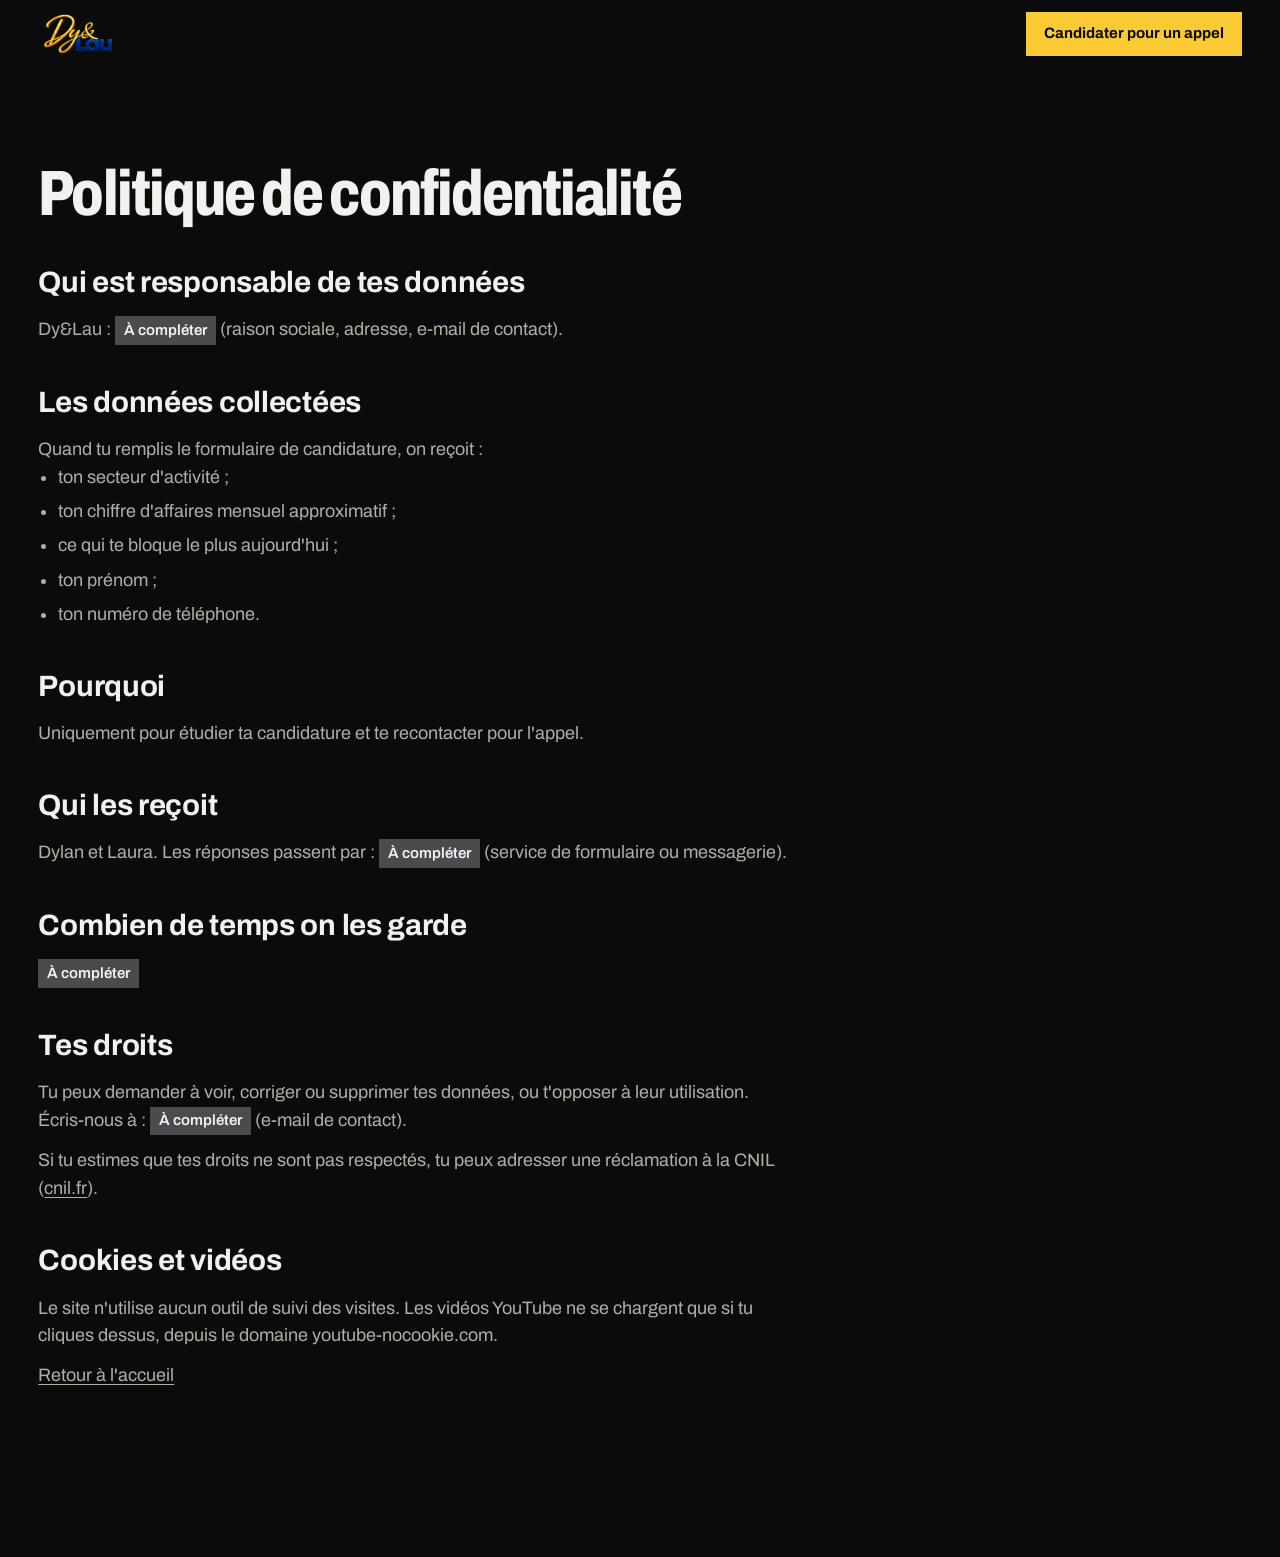
==== confidentialite.html @ bc8eaf83 "Ajoute le site Dy&Lau (page unique, pages légales, README) - index.html, styles.css, main.js : page " ====
<!doctype html>
<html lang="fr">
<head>
  <meta charset="utf-8">
  <meta name="viewport" content="width=device-width, initial-scale=1">
  <title>Politique de confidentialité · Dy&amp;Lau</title>
  <meta name="description" content="Politique de confidentialité du site Dy&amp;Lau.">
  <meta name="robots" content="noindex">
  <meta name="theme-color" content="#0b0b0c">
  <link rel="icon" type="image/png" href="assets/images/favicon.png">
  <link rel="preconnect" href="https://fonts.googleapis.com">
  <link rel="preconnect" href="https://fonts.gstatic.com" crossorigin>
  <link rel="stylesheet" href="https://fonts.googleapis.com/css2?family=Archivo:wdth,wght@62..125,400..800&amp;display=swap">
  <link rel="stylesheet" href="styles.css">
</head>
<body>
  <header class="bar">
    <a class="bar__logo" href="index.html" aria-label="Dy&amp;Lau, retour à l'accueil">
      <img src="assets/images/logo.png" alt="Dy&amp;Lau" width="480" height="248">
    </a>
    <a class="btn btn--small" href="index.html#candidater">Candidater pour un appel</a>
  </header>

  <main class="legal">
    <h1>Politique de confidentialité</h1>

    <h2>Qui est responsable de tes données</h2>
    <!-- TODO: raison sociale, adresse et e-mail du responsable du traitement. -->
    <p>Dy&amp;Lau : <span class="todo">À compléter</span> (raison sociale, adresse, e-mail de contact).</p>

    <h2>Les données collectées</h2>
    <p>Quand tu remplis le formulaire de candidature, on reçoit :</p>
    <ul>
      <li>ton secteur d'activité ;</li>
      <li>ton chiffre d'affaires mensuel approximatif ;</li>
      <li>ce qui te bloque le plus aujourd'hui ;</li>
      <li>ton prénom ;</li>
      <li>ton numéro de téléphone.</li>
    </ul>

    <h2>Pourquoi</h2>
    <p>Uniquement pour étudier ta candidature et te recontacter pour l'appel.</p>

    <h2>Qui les reçoit</h2>
    <!-- TODO: préciser l'outil qui reçoit les réponses du formulaire (par exemple Formspree) ou la messagerie utilisée. -->
    <p>Dylan et Laura. Les réponses passent par : <span class="todo">À compléter</span> (service de formulaire ou messagerie).</p>

    <h2>Combien de temps on les garde</h2>
    <!-- TODO: durée de conservation des candidatures. -->
    <p><span class="todo">À compléter</span></p>

    <h2>Tes droits</h2>
    <p>Tu peux demander à voir, corriger ou supprimer tes données, ou t'opposer à leur utilisation. Écris-nous à : <span class="todo">À compléter</span> (e-mail de contact).</p>
    <!-- TODO: e-mail pour exercer ses droits. -->
    <p>Si tu estimes que tes droits ne sont pas respectés, tu peux adresser une réclamation à la CNIL (<a href="https://www.cnil.fr" rel="noopener">cnil.fr</a>).</p>

    <h2>Cookies et vidéos</h2>
    <p>Le site n'utilise aucun outil de suivi des visites. Les vidéos YouTube ne se chargent que si tu cliques dessus, depuis le domaine youtube-nocookie.com.</p>

    <p><a href="index.html">Retour à l'accueil</a></p>
  </main>
</body>
</html>
---- styles.css ----
/* ==========================================================================
   Dy&Lau · feuille de style
   Les couleurs et les tailles sont réglées ici, dans :root.
   ========================================================================== */

:root {
  /* Couleurs */
  --ground: #0b0b0c;      /* fond presque noir */
  --surface: #141416;     /* fond un cran plus clair */
  --surface-2: #1d1d20;   /* fond encore un cran plus clair */
  --ink: #f2f1ee;         /* texte clair */
  --ink-soft: #b3aea3;    /* texte secondaire */
  --accent: #f9ca33;      /* or du logo : la seule couleur d'accent */
  --on-accent: #0b0b0c;   /* texte posé sur l'or */
  --todo-bg: #4a4a4f;     /* fond des encarts « À compléter » */
  --todo-ink: #f2f1ee;

  /* Typographie : une seule famille */
  --font: "Archivo", "Helvetica Neue", Arial, sans-serif;
  --step-display: clamp(2.6rem, 7.2vw, 7.5rem);
  --step-h2: clamp(2.25rem, 5vw, 5rem);
  --step-statement: clamp(1.375rem, 2.3vw, 2.125rem);
  --step-body: 1.125rem;
  --step-small: 0.9375rem;

  /* Mise en page */
  --margin: clamp(1rem, 3vw, 2.5rem);
  --gap: clamp(1rem, 2vw, 2rem);
  --section: clamp(6rem, 13vw, 12rem);
  --axis: 42%;
  --radius: 0;

  --ease: cubic-bezier(.2, .7, .2, 1);
}

/* ----- Base ----- */
*, *::before, *::after { box-sizing: border-box; }
html { -webkit-text-size-adjust: 100%; scroll-behavior: smooth; scroll-padding-top: 5rem; }
@media (prefers-reduced-motion: reduce) { html { scroll-behavior: auto; } }
body {
  margin: 0;
  background: var(--ground);
  color: var(--ink);
  font-family: var(--font);
  font-size: var(--step-body);
  line-height: 1.55;
  font-variation-settings: "wdth" 100;
  -webkit-font-smoothing: antialiased;
  overflow-x: hidden;
}
img { display: block; max-width: 100%; height: auto; }
picture { display: block; }
h1, h2, h3, h4, h5, p, ul, ol, dl, dd, figure { margin: 0; }
ul, ol { padding: 0; list-style: none; }
a { color: inherit; text-underline-offset: .18em; text-decoration-thickness: 1px; }
a:hover { color: var(--accent); }
strong { font-weight: 700; }
em { font-style: normal; color: var(--ink-soft); }
::selection { background: var(--accent); color: var(--on-accent); }
:focus-visible { outline: 3px solid var(--accent); outline-offset: 3px; }

h1, h2, .display {
  font-weight: 800;
  font-stretch: 78%;
  font-variation-settings: "wdth" 78;
  letter-spacing: -0.03em;
  line-height: .95;
  text-wrap: balance;
}
h2 { font-size: var(--step-h2); }
.display { font-size: var(--step-display); }
h3 { font-size: var(--step-statement); font-weight: 700; line-height: 1.15; letter-spacing: -0.015em; }
h4 { font-size: var(--step-statement); font-weight: 700; line-height: 1.1; letter-spacing: -0.015em; }
h5 { font-size: var(--step-body); font-weight: 700; line-height: 1.3; }
.statement { font-size: var(--step-statement); line-height: 1.25; letter-spacing: -0.01em; max-width: 34ch; }

.sr-only {
  position: absolute; width: 1px; height: 1px; overflow: hidden;
  clip: rect(0 0 0 0); white-space: nowrap;
}
.skip {
  position: absolute; left: var(--margin); top: -4rem; z-index: 50;
  background: var(--accent); color: var(--on-accent); padding: .75rem 1rem; font-weight: 700;
}
.skip:focus { top: .75rem; }

/* ----- Encarts « À compléter » ----- */
.todo {
  display: inline-block;
  background: var(--todo-bg);
  color: var(--todo-ink);
  font-size: var(--step-small);
  font-weight: 600;
  line-height: 1.3;
  padding: .3em .6em;
  vertical-align: middle;
  letter-spacing: 0;
  font-stretch: 100%;
  font-variation-settings: "wdth" 100;
}
.todo--block {
  display: grid; place-items: center; text-align: center;
  width: 100%; aspect-ratio: 16 / 9; padding: 1.5rem;
  font-size: var(--step-body);
}
.todo--wide { padding: .75em 1em; }

/* ----- Boutons ----- */
.btn {
  display: inline-flex; align-items: center; justify-content: center;
  min-height: 3.5rem; padding: 0 1.75rem;
  background: var(--accent); color: var(--on-accent);
  font: inherit; font-weight: 700; font-size: 1.0625rem;
  text-decoration: none; border: 0; border-radius: var(--radius); cursor: pointer;
  transition: transform .25s var(--ease), background-color .25s var(--ease);
}
.btn:hover { color: var(--on-accent); background: #ffd95c; transform: translateY(-2px); }
.btn:active { transform: translateY(0) scale(.98); }
.btn--small { min-height: 2.75rem; padding: 0 1.1rem; font-size: var(--step-small); }
.btn--dark { background: var(--on-accent); color: var(--accent); }
.btn--dark:hover { background: #26262a; color: var(--accent); }
.btn--ghost { background: var(--surface-2); color: var(--ink); }
.btn--ghost:hover { background: #2a2a2e; color: var(--ink); }
.btn[hidden] { display: none; }

.link-quiet {
  color: var(--ink-soft); font-size: var(--step-small);
  text-decoration: underline; text-decoration-color: rgba(243, 240, 232, .35);
  transition: color .2s;
}
.link-quiet:hover { color: var(--ink); }

/* ----- Barre du haut ----- */
.bar {
  position: sticky; top: 0; z-index: 20;
  display: flex; align-items: center; justify-content: space-between; gap: 1rem;
  padding: .75rem var(--margin);
  background: var(--ground);
}
.bar__logo img { height: 2.5rem; width: auto; }
.bar__nav { display: none; gap: 2rem; font-size: var(--step-small); }
.bar__nav a { text-decoration: none; color: var(--ink-soft); transition: color .2s; }
.bar__nav a:hover { color: var(--ink); }
@media (min-width: 1000px) { .bar__nav { display: flex; } }
@media (max-width: 400px) { .bar .btn--small { padding: 0 .8rem; font-size: .875rem; } .bar__logo img { height: 2.1rem; } }

/* ----- Signature ----- */
.signature { color: var(--accent); font-weight: 700; }
.signature--top { font-size: var(--step-statement); line-height: 1.2; margin-top: clamp(2.5rem, 6vh, 4rem); }

/* ----- Haut de page ----- */
.hero {
  position: relative;
  display: grid;
  min-height: calc(100svh - 4rem);
  padding: clamp(1.5rem, 5vw, 4rem) var(--margin) clamp(3rem, 6vw, 5rem);
  align-items: center;
  overflow: clip;
}
.hero__text { position: relative; z-index: 2; max-width: 52rem; }
.hero h1 { font-size: clamp(2.6rem, 7vw, 7.25rem); max-width: 12ch; }
.hero__sub { margin-top: 1.5rem; font-size: var(--step-statement); line-height: 1.25; max-width: 30ch; }
.hero__team { display: flex; align-items: center; gap: 1rem; margin-top: 1.75rem; max-width: 36rem; color: var(--ink-soft); }
.hero__team p { font-size: var(--step-body); line-height: 1.45; }
.faces { display: flex; flex: none; }
.faces img {
  width: 3.25rem; height: 3.25rem; object-fit: cover; object-position: 50% 15%;
  border-radius: 50%; border: 3px solid var(--ground);
}
.faces img + img { margin-left: -1rem; }
.hero__actions { display: flex; flex-wrap: wrap; align-items: center; gap: 1rem 1.75rem; margin-top: 2rem; }

.hero__object {
  position: absolute; z-index: 1;
  right: calc(var(--margin) * -1); top: 50%;
  width: min(60vw, 52rem); aspect-ratio: 1;
  transform: translateY(-50%);
  pointer-events: none;
  display: none;
}
.hero__still, .hero__canvas { position: absolute; inset: 0; width: 100%; height: 100%; }
.hero__canvas { opacity: 0; transition: opacity 1.2s var(--ease); }
.hero--3d .hero__canvas { opacity: 1; }
.hero--3d .hero__still { opacity: 0; transition: opacity 1.2s var(--ease); }

@media (min-width: 900px) {
  .hero { min-height: calc(100svh - 4rem); }
  .hero__text { max-width: 58%; }
  .hero__object { display: block; }
}
@media (max-width: 899px) {
  .hero { align-items: start; min-height: 0; }
  .statement, .problem .statement, .sd__intro .display, .capacity__text h2,
  .apply__intro .display, .proof__figures, .person--dylan .statement { max-width: none; }
  .proof__figures { font-size: clamp(1.75rem, 4vw, 2rem); }
  .problem .display { font-size: clamp(3.25rem, 17vw, 11rem); }
  /* Sur téléphone et tablette : pas de 3D, l'image fixe des anneaux sous les boutons */
  .hero__object { display: block; position: relative; right: auto; top: auto; transform: none; width: min(80vw, 26rem); margin: 2.5rem -1rem 0 auto; }
  .hero__canvas { display: none; }
}

/* ----- Défilement des secteurs ----- */
.marquee { overflow: hidden; background: var(--surface); padding: 1.25rem 0; }
.marquee__track { display: flex; width: max-content; animation: marquee 40s linear infinite; }
.marquee ul { display: flex; gap: 1rem; padding-right: 1rem; }
.marquee li { white-space: nowrap; font-size: var(--step-statement); font-weight: 700; }
.marquee li.todo { font-size: var(--step-small); }
.marquee:hover .marquee__track { animation-play-state: paused; }
@keyframes marquee { to { transform: translateX(-50%); } }
@media (prefers-reduced-motion: reduce) {
  .marquee__track { animation: none; flex-wrap: wrap; width: auto; padding: 0 var(--margin); }
  .marquee ul[aria-hidden] { display: none; }
  .marquee ul { flex-wrap: wrap; }
}

/* ----- Sections ----- */
.section { padding: var(--section) var(--margin) 0; }
.axis { display: grid; gap: 1.5rem; }
@media (min-width: 900px) {
  .axis { margin-left: var(--axis); }
}

/* ----- Vidéos YouTube (chargées au clic) ----- */
.videos { display: grid; gap: 2rem; }
.videos__head { display: grid; gap: 1rem; align-content: start; }
.videos__head p { color: var(--ink-soft); max-width: 32ch; }
@media (min-width: 900px) {
  .videos { grid-template-columns: calc(var(--axis) - var(--gap)) 1fr; gap: var(--gap); }
}
.yt { position: relative; aspect-ratio: 16 / 9; background: var(--surface); overflow: hidden; }
.yt__play {
  position: absolute; inset: 0; width: 100%; height: 100%;
  padding: 0; border: 0; background: #000; cursor: pointer; color: var(--on-accent);
}
.yt__play img { width: 100%; height: 100%; object-fit: cover; opacity: .75; transition: opacity .3s, transform .6s var(--ease); }
.yt__play:hover img { opacity: .9; transform: scale(1.03); }
.yt__icon {
  position: absolute; left: 50%; top: 50%;
  width: 5.5rem; height: 5.5rem; margin: -2.75rem 0 0 -2.75rem;
  display: grid; place-items: center;
  border-radius: 50%; background: var(--accent);
  transition: transform .3s var(--ease);
}
.yt__play:hover .yt__icon { transform: scale(1.08); }
.yt__icon svg { width: 1.75rem; height: 1.75rem; margin-left: .25rem; }
.yt iframe { position: absolute; inset: 0; width: 100%; height: 100%; border: 0; }

/* ----- Le problème ----- */
.problem .display { font-size: clamp(3.25rem, 11vw, 11rem); }
.problem .statement { color: var(--ink); max-width: 30ch; }

/* ----- Contraste ----- */
.contrast { display: grid; margin-top: var(--section); }
.contrast__col { padding: clamp(2.5rem, 6vw, 5.5rem) var(--margin); }
.contrast__col h3 { font-size: clamp(1.75rem, 3.2vw, 3rem); font-weight: 800; letter-spacing: -0.025em; line-height: 1.02; max-width: 16ch; }
.contrast__col ul { margin-top: 2rem; display: grid; gap: 1rem; font-size: clamp(1.125rem, 1.5vw, 1.375rem); line-height: 1.35; }
.contrast__col--now { background: var(--surface); color: var(--ink-soft); }
.contrast__col--now h3 { color: var(--ink); }
.contrast__col--with { background: var(--ink); color: var(--on-accent); }
.contrast__col--with li { font-weight: 600; }
@media (min-width: 768px) {
  .contrast { grid-template-columns: 1fr 1fr; }
}

/* ----- L'équipe ----- */
.team > .axis { margin-bottom: clamp(3rem, 7vw, 6rem); }
.person { display: grid; gap: 2rem; align-items: start; }
.person--dylan { align-items: center; }
.person--dylan .person__text h3 { font-size: var(--step-display); }
.person--dylan .statement { font-size: clamp(1.5rem, 3vw, 2.75rem); max-width: 18ch; }
.person--dylan .person__result { font-size: clamp(1.5rem, 3vw, 2.75rem); }
.person + .person { margin-top: clamp(4rem, 9vw, 8rem); }
.person__photo { overflow: hidden; }
.person__photo img { width: 100%; aspect-ratio: 2 / 3; object-fit: cover; }
.person__text { display: grid; gap: 1.5rem; }
.person__text h3 { font-size: var(--step-h2); font-weight: 800; font-stretch: 78%; font-variation-settings: "wdth" 78; letter-spacing: -0.03em; line-height: .95; }
.person__result { font-size: var(--step-statement); font-weight: 700; line-height: 1.2; }
.person__result span { color: var(--accent); }
.duties { display: grid; gap: 1.25rem; }
.duties dt { font-weight: 700; }
.duties dd { color: var(--ink-soft); }
.duties dd a { color: var(--ink); }
@media (min-width: 768px) {
  .person { grid-template-columns: 5fr 7fr; gap: var(--gap) calc(var(--gap) * 2); }
  .person--laura { grid-template-columns: 7fr 5fr; }
  .person--laura .person__photo { order: 2; }
  .person--laura .person__photo { position: sticky; top: 6rem; }
}
@media (min-width: 1100px) {
  .duties { grid-template-columns: 1fr 1fr; gap: 1.5rem 2rem; }
}

/* ----- L'offre ----- */
.offer__how { margin-top: clamp(4rem, 8vw, 7rem); display: grid; gap: .75rem; }
.offer__how p { color: var(--ink-soft); max-width: 40ch; }
@media (min-width: 900px) { .offer__how { margin-left: var(--axis); } }

.phases { margin-top: 3rem; display: grid; gap: var(--gap); }
.phase { display: grid; gap: 2rem; background: var(--surface); padding: clamp(1.5rem, 4vw, 3.5rem); }
.phase__head { display: grid; gap: .75rem; align-content: start; }
.phase__num {
  font-size: clamp(3rem, 7vw, 6.5rem); font-weight: 800; line-height: .9;
  font-stretch: 78%; font-variation-settings: "wdth" 78; letter-spacing: -0.03em;
  color: var(--accent); font-variant-numeric: tabular-nums;
}
.phase__quote { font-size: var(--step-statement); line-height: 1.2; color: var(--ink); max-width: 22ch; }
.phase__time { color: var(--ink-soft); font-size: var(--step-small); }
.phase__body { display: grid; gap: 1.5rem; }
.phase__who p, .phase__keep p { color: var(--ink-soft); margin-top: .25rem; }
.phase__keep { background: var(--surface-2); padding: 1.25rem 1.5rem; }
.phase__keep h5 { color: var(--accent); }
.phase__keep p { color: var(--ink); }
@media (min-width: 900px) {
  .phase { grid-template-columns: calc(var(--axis) - 3.5rem) 1fr; gap: 3.5rem; }
  .phase__body { grid-template-columns: 1fr 1fr; gap: 2rem 2.5rem; }
  .phase__keep { grid-column: 1 / -1; }
}

.offer__along { margin-top: clamp(3rem, 6vw, 5rem); display: grid; gap: 2.5rem; }
.offer__along ul { margin-top: 1rem; display: grid; gap: .5rem; color: var(--ink-soft); }
.offer__along p { margin-top: 1rem; color: var(--ink-soft); max-width: 44ch; }
@media (min-width: 900px) { .offer__along { grid-template-columns: 1fr 1fr; margin-left: var(--axis); } }

/* ----- La journée signature (champ or) ----- */
.signature-day {
  margin-top: var(--section);
  padding: var(--section) var(--margin);
  background: var(--accent);
  color: var(--on-accent);
  display: grid; gap: clamp(3.5rem, 7vw, 6rem);
}
.signature-day a:not(.btn) { color: var(--on-accent); }
.signature-day a:not(.btn):hover { color: #3a3000; }
.signature-day .todo { background: #2c2a24; color: var(--ink); }
.sd__intro { display: grid; gap: 1.5rem; }
.sd__intro .display { max-width: 9ch; }
.sd__text { display: grid; gap: 1rem; max-width: 44ch; font-size: clamp(1.125rem, 1.4vw, 1.3rem); }
.sd__proof { display: grid; gap: 1.5rem; background: var(--on-accent); color: var(--ink); padding: clamp(1.75rem, 5vw, 4rem); }
.sd__big {
  font-size: clamp(2.4rem, 6.4vw, 6.5rem); font-weight: 800; line-height: .95;
  font-stretch: 78%; font-variation-settings: "wdth" 78; letter-spacing: -0.03em;
  max-width: 16ch;
}
.sd__x { color: var(--accent); font-size: 1.9em; display: block; line-height: .85; font-variant-numeric: tabular-nums; }
.sd__proof figcaption { display: grid; gap: 1rem; justify-items: start; color: var(--ink-soft); max-width: 46ch; }
.sd__proof figcaption .btn { margin-top: .5rem; background: var(--accent); color: var(--on-accent); }
.sd__proof .todo { background: var(--todo-bg); }
.sd__benefits ol { margin-top: 1.5rem; display: grid; gap: 1.5rem; counter-reset: b; }
.sd__benefits li { counter-increment: b; position: relative; padding-left: 3rem; max-width: 52ch; }
.sd__benefits li::before { content: counter(b); position: absolute; left: 0; top: 0; font-weight: 800; font-size: 1.75rem; line-height: 1.1; }
.sd__benefits strong { display: block; font-size: 1.25rem; margin-bottom: .25rem; }
.sd__fit-cols { margin-top: 1.5rem; display: grid; gap: 1.5rem; }
.sd__steps { display: grid; gap: 2.5rem; }
.step-line__title {
  font-size: clamp(2.25rem, 4.6vw, 4.75rem); font-weight: 800; line-height: 1;
  font-stretch: 78%; font-variation-settings: "wdth" 78; letter-spacing: -0.03em;
}
.step-line p:last-child { max-width: 36ch; margin-top: .5rem; }
.sd__facts { display: grid; gap: 2.5rem; }
.sd__facts > div { display: grid; gap: .75rem; align-content: start; }
.sd__rule { font-weight: 700; }
.sd__video { display: grid; gap: 1.5rem; }
@media (min-width: 900px) {
  .sd__intro { grid-template-columns: 1fr 1fr; align-items: end; }
  .sd__text { margin-left: var(--axis); }
  .sd__proof { grid-template-columns: 1.2fr 1fr; align-items: end; }
  .sd__benefits { display: grid; grid-template-columns: calc(var(--axis) - var(--gap)) 1fr; gap: var(--gap); }
  .sd__benefits ol { margin-top: 0; grid-template-columns: 1fr 1fr; gap: 2rem 2.5rem; }
  .sd__fit { display: grid; grid-template-columns: calc(var(--axis) - var(--gap)) 1fr; gap: var(--gap); }
  .sd__fit-cols { margin-top: 0; grid-template-columns: 1fr 1fr; gap: 2.5rem; }
  .step-line:nth-of-type(1) { margin-left: 0; }
  .step-line:nth-of-type(2) { margin-left: 22%; }
  .step-line:nth-of-type(3) { margin-left: 44%; }
  .sd__facts { grid-template-columns: repeat(3, 1fr); gap: var(--gap) 2.5rem; }
  .sd__video { grid-template-columns: calc(var(--axis) - var(--gap)) 1fr; gap: var(--gap); }
}
@media (max-width: 899px) {
  .step-line:nth-of-type(2) { margin-left: 6vw; }
  .step-line:nth-of-type(3) { margin-left: 12vw; }
}

/* ----- La limite réelle ----- */
.capacity { display: grid; gap: 1rem; align-items: center; }
.capacity__five {
  font-size: clamp(10rem, 34vw, 30rem); font-weight: 800; line-height: .8;
  font-stretch: 78%; font-variation-settings: "wdth" 78; letter-spacing: -0.05em;
  color: var(--surface-2);
}
.capacity__text { display: grid; gap: 1.5rem; justify-items: start; }
.capacity__text h2 { max-width: 14ch; }
.capacity__text .statement { color: var(--ink-soft); }
@media (min-width: 900px) {
  .capacity { grid-template-columns: calc(var(--axis) - var(--gap)) 1fr; gap: var(--gap); }
}

/* ----- Les preuves ----- */
.proof__figures {
  margin-top: 2.5rem;
  font-size: clamp(2rem, 4.6vw, 4.5rem); font-weight: 400; line-height: 1.1; letter-spacing: -0.02em;
  color: var(--ink-soft); max-width: 22ch;
}
.proof__figures .fig { color: var(--ink); font-weight: 800; white-space: nowrap; }
.proof__figures [data-count] { color: var(--accent); font-variant-numeric: tabular-nums; }
.cards { margin-top: clamp(3rem, 6vw, 5rem); display: grid; gap: var(--gap); perspective: 1000px; }
.card {
  display: grid; gap: 1rem; align-content: start;
  background: var(--surface); padding: clamp(1.5rem, 3vw, 2.5rem);
  transform-style: preserve-3d; will-change: transform;
  transition: transform .5s var(--ease), background-color .3s;
}
.card:hover { background: var(--surface-2); }
.card__result {
  font-size: clamp(3.5rem, 7vw, 6rem); font-weight: 800; line-height: .9; color: var(--accent);
  font-stretch: 78%; font-variation-settings: "wdth" 78; letter-spacing: -0.03em;
}
.card--todo .card__result { line-height: 1; }
.card__what { font-size: 1.125rem; }
.card__quote { color: var(--ink-soft); }
.card__who { margin-top: .5rem; color: var(--ink-soft); }
.card__who strong { color: var(--ink); }
.proof__logos { margin-top: 2rem; color: var(--ink-soft); font-size: var(--step-small); }
@media (min-width: 768px) { .cards { grid-template-columns: repeat(3, 1fr); } }

/* ----- Pour qui ----- */
.fit__cols { margin-top: 3rem; display: grid; gap: var(--gap); }
.fit__yes, .fit__no { padding: clamp(1.75rem, 4vw, 3.5rem); display: grid; gap: 1.5rem; align-content: start; }
.fit__yes { background: var(--surface); }
.fit__yes ul { display: grid; gap: .5rem; font-size: clamp(1.375rem, 2.3vw, 2.125rem); font-weight: 700; line-height: 1.2; }
.fit__floor { color: var(--ink-soft); }
.fit__no { background: var(--surface); color: var(--ink-soft); }
.fit__no h3 { color: var(--ink); }
.fit__no p { font-size: var(--step-statement); line-height: 1.25; }
.fit__no a { color: var(--accent); }
@media (min-width: 900px) {
  .fit__cols { grid-template-columns: 7fr 5fr; }
}

/* ----- La formation ----- */
.training { display: grid; gap: 3rem; }
.training__head { display: grid; gap: 1.5rem; align-content: start; justify-items: start; }
.training__body { display: grid; gap: 1.25rem; color: var(--ink-soft); max-width: 46rem; }
.training__body strong { color: var(--ink); }
.training__body h3 { color: var(--ink); margin-top: 1rem; }
.modules { display: grid; gap: .5rem 2rem; color: var(--ink); }
.modules li { display: grid; grid-template-columns: 5.5rem 1fr; gap: 1rem; }
.modules span { color: var(--ink-soft); }
@media (min-width: 900px) {
  .training { grid-template-columns: calc(var(--axis) - var(--gap)) 1fr; gap: var(--gap); }
  .modules { grid-template-columns: 1fr 1fr; }
}

/* ----- Qui on est ----- */
.about { display: grid; gap: 3rem; }
.about__photos { display: grid; grid-template-columns: 3fr 2fr; gap: .5rem; align-items: end; }
.about__main, .about__side { overflow: hidden; }
.about__main img { aspect-ratio: 2 / 3; object-fit: cover; width: 100%; }
.about__side img { aspect-ratio: 2 / 3; object-fit: cover; width: 100%; }
.about__text { display: grid; gap: 1.5rem; align-content: start; }
.about__text p:not(.statement) { max-width: 44ch; }
.about__cafe { margin-top: 1rem; max-width: 22rem; }
.about__cafe img { aspect-ratio: 1; object-fit: cover; }
@media (min-width: 900px) {
  .about { grid-template-columns: 1fr 1fr; gap: calc(var(--gap) * 2); align-items: start; }
}

/* ----- Questions fréquentes ----- */
.faq { display: grid; gap: 2rem; }
.faq__list { display: grid; gap: .5rem; }
.faq details { background: var(--surface); }
.faq summary {
  list-style: none; cursor: pointer;
  display: flex; justify-content: space-between; align-items: center; gap: 1.5rem;
  padding: 1.35rem 1.5rem; font-weight: 700; font-size: clamp(1.125rem, 1.6vw, 1.375rem); line-height: 1.3;
  transition: color .2s;
}
.faq summary::-webkit-details-marker { display: none; }
.faq summary::after {
  content: "+"; flex: none; font-size: 1.75rem; font-weight: 400; line-height: 1; color: var(--accent);
  transition: transform .3s var(--ease);
}
.faq details[open] summary::after { transform: rotate(45deg); }
.faq summary:hover { color: var(--accent); }
.faq details p { padding: 0 1.5rem 1.5rem; color: var(--ink-soft); max-width: 60ch; }
@media (min-width: 900px) {
  .faq { grid-template-columns: calc(var(--axis) - var(--gap)) 1fr; gap: var(--gap); align-items: start; }
}

/* ----- Appel final et formulaire ----- */
.apply {
  margin-top: var(--section);
  padding: var(--section) var(--margin);
  background: var(--ink); color: var(--on-accent);
  display: grid; gap: 3rem;
}
.apply__intro { display: grid; gap: 1.5rem; align-content: start; }
.apply__intro .display { max-width: 11ch; }
.apply__limit { font-weight: 700; }
.apply__form { background: var(--ground); color: var(--ink); padding: clamp(1.5rem, 4vw, 3rem); display: grid; gap: 1.5rem; align-content: start; }
.apply__form h3 { font-size: clamp(1.5rem, 2.4vw, 2.25rem); }
.form { display: grid; gap: 1.5rem; }
.form__progress { height: .5rem; background: var(--surface-2); overflow: hidden; }
.form__bar { display: block; height: 100%; width: 20%; background: var(--accent); transition: width .5s var(--ease); }
.form__count { color: var(--ink-soft); font-size: var(--step-small); align-self: center; }
.form__step { display: grid; gap: .75rem; }
.js .form__step:not(.is-current) { display: none; }
.form__step label { font-size: clamp(1.375rem, 2.4vw, 2rem); font-weight: 700; line-height: 1.2; }
.form input, .form textarea {
  width: 100%; font: inherit; font-size: 1.125rem; color: var(--ink);
  background: var(--surface); border: 2px solid var(--surface-2); border-radius: 0;
  padding: 1rem 1.1rem; min-height: 3.5rem;
  transition: border-color .2s;
}
.form textarea { resize: vertical; min-height: 8rem; }
.form input:focus, .form textarea:focus { outline: none; border-color: var(--accent); }
.form [aria-invalid="true"] { border-color: #ff8a7a; }
.form__error { color: #ff8a7a; font-weight: 600; }
.form__nav { display: flex; flex-wrap: wrap; align-items: center; gap: .75rem; }
.js .form__nav [data-next], .js .form__nav [data-submit] { margin-left: auto; }
.form__done { display: grid; gap: 1rem; }
.form__done[hidden] { display: none; }
.form__done-title { font-size: clamp(1.5rem, 2.4vw, 2.25rem); font-weight: 800; line-height: 1.15; color: var(--accent); }
.form__done:focus { outline: none; }
.form__privacy { color: var(--ink-soft); font-size: var(--step-small); }
@media (min-width: 900px) {
  .apply { grid-template-columns: 1fr 1fr; gap: calc(var(--gap) * 2); align-items: start; }
}
/* Sans JavaScript : toutes les questions s'affichent, sans boutons d'étape */
html:not(.js) .form__progress, html:not(.js) .form__count,
html:not(.js) [data-prev], html:not(.js) [data-next] { display: none; }
html:not(.js) [data-submit] { display: inline-flex; }

/* ----- Pied de page ----- */
.footer { padding: var(--section) var(--margin) 2rem; background: var(--ground); overflow: hidden; }
.signature--bottom {
  color: var(--ink);
  font-size: clamp(3rem, 11.5vw, 13rem); font-weight: 800; line-height: .9;
  font-stretch: 78%; font-variation-settings: "wdth" 78; letter-spacing: -0.04em;
}
.footer__row { margin-top: clamp(3rem, 6vw, 5rem); display: grid; gap: 2.5rem; }
.footer__reach { display: grid; gap: .5rem; font-size: clamp(1.5rem, 2.4vw, 2.25rem); font-weight: 700; line-height: 1.25; }
.footer__reach a { color: var(--accent); text-decoration: none; }
.footer__reach a:hover { text-decoration: underline; }
.footer__todo { display: flex; flex-wrap: wrap; align-items: center; gap: .75rem; color: var(--ink-soft); }
.footer__links { display: grid; gap: .5rem; align-content: start; justify-items: start; color: var(--ink-soft); }
.footer__logo { width: 8rem; margin-bottom: 1rem; }
.footer__links a { text-decoration: none; }
.footer__links a:hover { text-decoration: underline; }
.footer__legal { margin-top: 3rem; color: var(--ink-soft); font-size: var(--step-small); }
@media (min-width: 900px) {
  .footer__row { grid-template-columns: calc(var(--axis) - var(--gap)) 1fr; gap: var(--gap); }
}

/* ----- Apparitions au défilement (posées par main.js uniquement) ----- */
@media (prefers-reduced-motion: reduce) {
  *, *::before, *::after { transition-duration: .01ms !important; animation-duration: .01ms !important; }
}

/* ----- Pages légales ----- */
.legal { padding: clamp(3rem, 8vw, 6rem) var(--margin) var(--section); max-width: 52rem; }
.legal h1 { font-size: var(--step-h2); margin-bottom: 2.5rem; }
.legal h2 { font-size: var(--step-statement); font-weight: 700; font-stretch: 100%; font-variation-settings: "wdth" 100; letter-spacing: -0.01em; line-height: 1.2; margin: 2.5rem 0 1rem; }
.legal p, .legal li { color: var(--ink-soft); }
.legal p + p { margin-top: .75rem; }
.legal ul { list-style: disc; padding-left: 1.25rem; display: grid; gap: .4rem; }
.legal dl { display: grid; gap: .75rem; }
.legal dt { font-weight: 700; }
.legal dd { color: var(--ink-soft); }
.legal strong { color: var(--ink); }
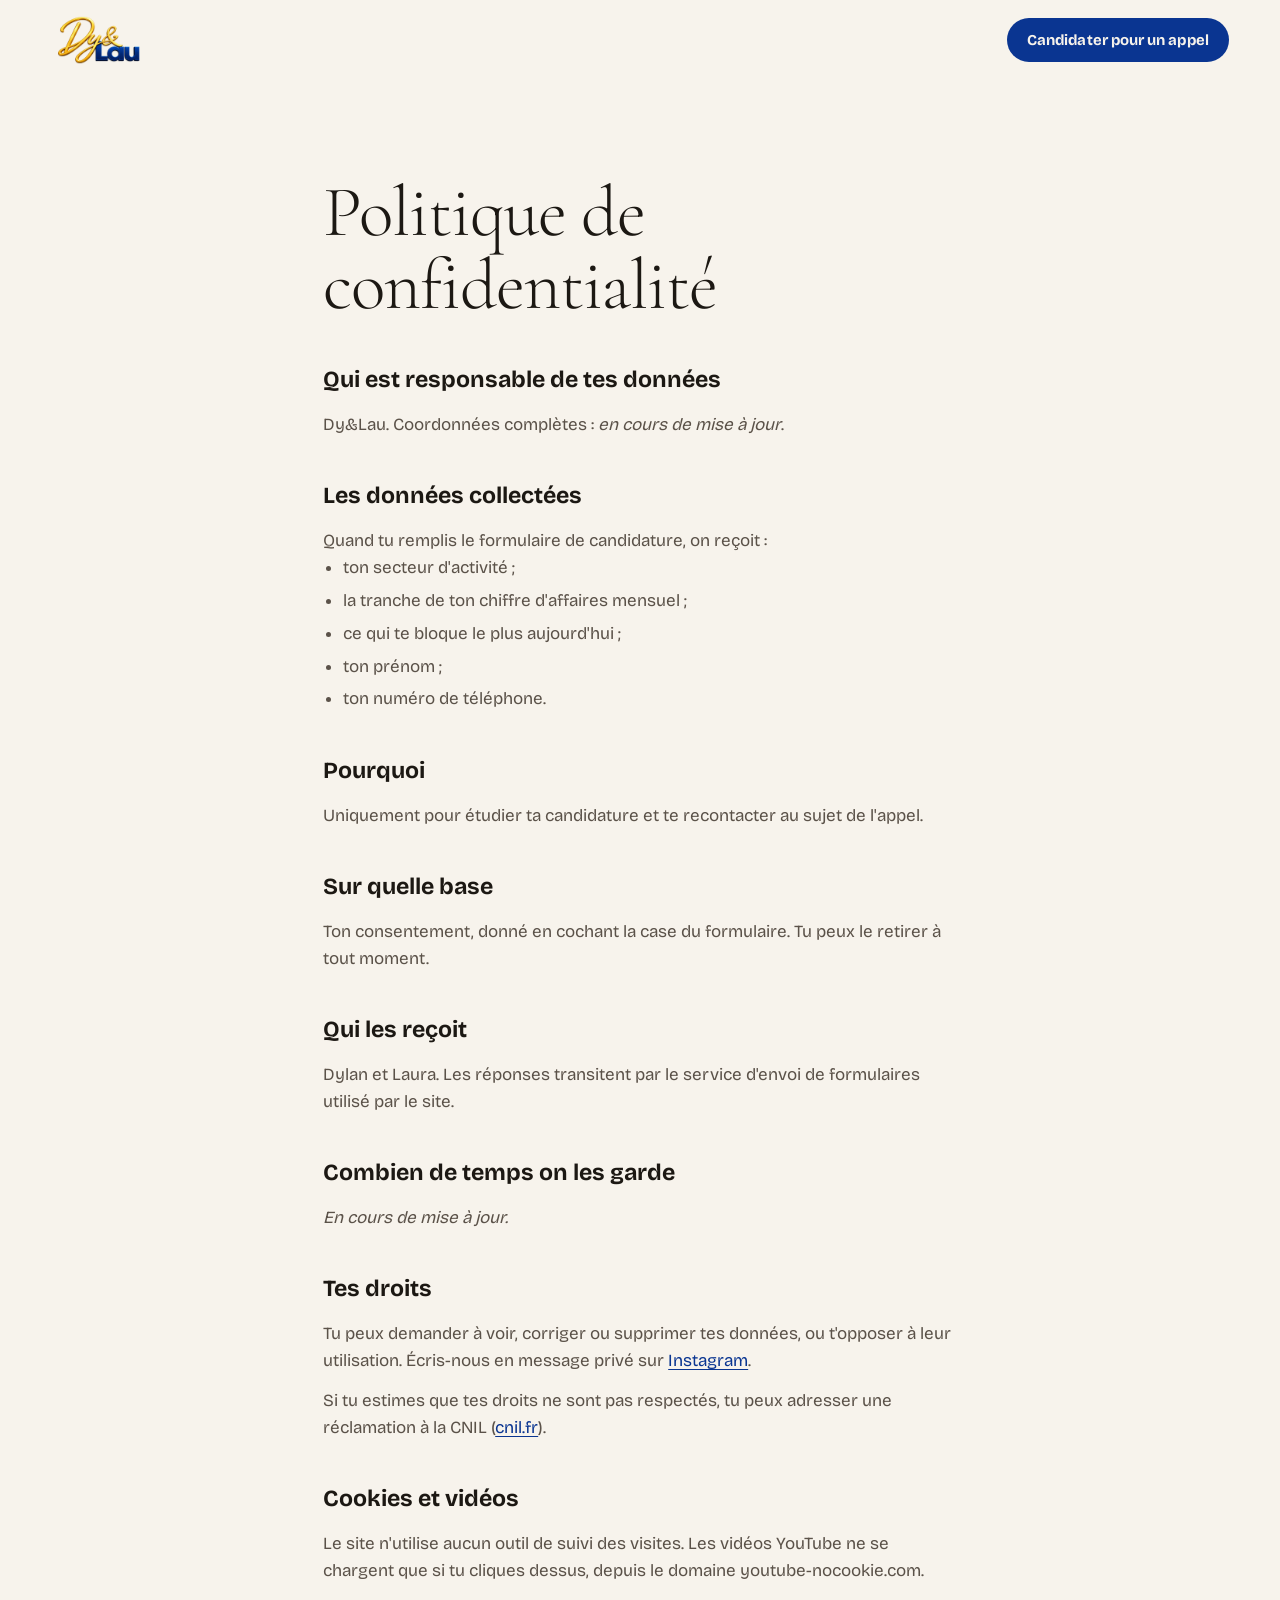
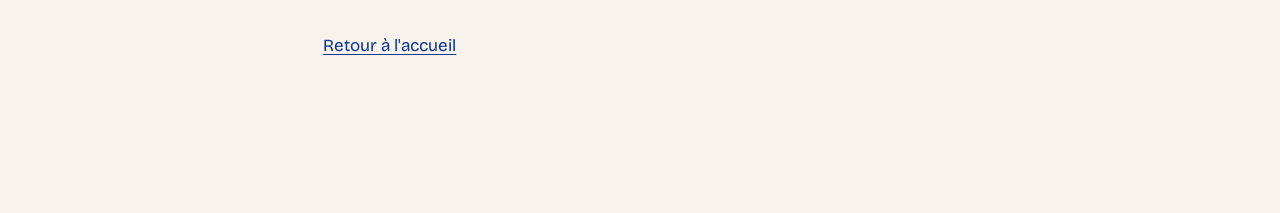
==== commit 334a40a2: "Pages légales (Vercel, mentions provisoires neutres) et README à jour Co-Authored-By: Claude Opus 5." ====
--- a/confidentialite.html
+++ b/confidentialite.html
@@ -6,11 +6,11 @@
   <title>Politique de confidentialité · Dy&amp;Lau</title>
   <meta name="description" content="Politique de confidentialité du site Dy&amp;Lau.">
   <meta name="robots" content="noindex">
-  <meta name="theme-color" content="#0b0b0c">
+  <meta name="theme-color" content="#f7f3ec">
   <link rel="icon" type="image/png" href="assets/images/favicon.png">
   <link rel="preconnect" href="https://fonts.googleapis.com">
   <link rel="preconnect" href="https://fonts.gstatic.com" crossorigin>
-  <link rel="stylesheet" href="https://fonts.googleapis.com/css2?family=Archivo:wdth,wght@62..125,400..800&amp;display=swap">
+  <link rel="stylesheet" href="https://fonts.googleapis.com/css2?family=Bricolage+Grotesque:opsz,wght@12..96,400..800&amp;family=Cormorant+Garamond:ital,wght@0,300;0,400;0,500;1,300;1,400&amp;display=swap">
   <link rel="stylesheet" href="styles.css">
 </head>
 <body>
@@ -22,42 +22,44 @@
   </header>
 
   <main class="legal">
-    <h1>Politique de confidentialité</h1>
+    <h1 class="serif">Politique de confidentialité</h1>
 
     <h2>Qui est responsable de tes données</h2>
-    <!-- TODO: raison sociale, adresse et e-mail du responsable du traitement. -->
-    <p>Dy&amp;Lau : <span class="todo">À compléter</span> (raison sociale, adresse, e-mail de contact).</p>
+    <!-- À FAIRE : raison sociale, adresse et e-mail du responsable du traitement. -->
+    <p>Dy&amp;Lau. Coordonnées complètes : <span class="muted">en cours de mise à jour</span>.</p>
 
     <h2>Les données collectées</h2>
     <p>Quand tu remplis le formulaire de candidature, on reçoit :</p>
     <ul>
       <li>ton secteur d'activité ;</li>
-      <li>ton chiffre d'affaires mensuel approximatif ;</li>
+      <li>la tranche de ton chiffre d'affaires mensuel ;</li>
       <li>ce qui te bloque le plus aujourd'hui ;</li>
       <li>ton prénom ;</li>
       <li>ton numéro de téléphone.</li>
     </ul>
 
     <h2>Pourquoi</h2>
-    <p>Uniquement pour étudier ta candidature et te recontacter pour l'appel.</p>
+    <p>Uniquement pour étudier ta candidature et te recontacter au sujet de l'appel.</p>
+
+    <h2>Sur quelle base</h2>
+    <p>Ton consentement, donné en cochant la case du formulaire. Tu peux le retirer à tout moment.</p>
 
     <h2>Qui les reçoit</h2>
-    <!-- TODO: préciser l'outil qui reçoit les réponses du formulaire (par exemple Formspree) ou la messagerie utilisée. -->
-    <p>Dylan et Laura. Les réponses passent par : <span class="todo">À compléter</span> (service de formulaire ou messagerie).</p>
+    <!-- À FAIRE : préciser le service qui reçoit le formulaire (par exemple Formspree). -->
+    <p>Dylan et Laura. Les réponses transitent par le service d'envoi de formulaires utilisé par le site.</p>
 
     <h2>Combien de temps on les garde</h2>
-    <!-- TODO: durée de conservation des candidatures. -->
-    <p><span class="todo">À compléter</span></p>
+    <!-- À FAIRE : durée de conservation. -->
+    <p class="muted">En cours de mise à jour.</p>
 
     <h2>Tes droits</h2>
-    <p>Tu peux demander à voir, corriger ou supprimer tes données, ou t'opposer à leur utilisation. Écris-nous à : <span class="todo">À compléter</span> (e-mail de contact).</p>
-    <!-- TODO: e-mail pour exercer ses droits. -->
+    <p>Tu peux demander à voir, corriger ou supprimer tes données, ou t'opposer à leur utilisation. Écris-nous en message privé sur <a href="https://www.instagram.com/dyetlau/" rel="noopener">Instagram</a>.</p>
     <p>Si tu estimes que tes droits ne sont pas respectés, tu peux adresser une réclamation à la CNIL (<a href="https://www.cnil.fr" rel="noopener">cnil.fr</a>).</p>
 
     <h2>Cookies et vidéos</h2>
     <p>Le site n'utilise aucun outil de suivi des visites. Les vidéos YouTube ne se chargent que si tu cliques dessus, depuis le domaine youtube-nocookie.com.</p>
 
-    <p><a href="index.html">Retour à l'accueil</a></p>
+    <p style="margin-top:3rem"><a href="index.html">Retour à l'accueil</a></p>
   </main>
 </body>
 </html>
--- a/styles.css
+++ b/styles.css
@@ -1,568 +1,481 @@
 /* ==========================================================================
    Dy&Lau · feuille de style
-   Les couleurs et les tailles sont réglées ici, dans :root.
+   Couleurs, polices et espacements se règlent dans :root.
    ========================================================================== */
 
 :root {
-  /* Couleurs */
-  --ground: #0b0b0c;      /* fond presque noir */
-  --surface: #141416;     /* fond un cran plus clair */
-  --surface-2: #1d1d20;   /* fond encore un cran plus clair */
-  --ink: #f2f1ee;         /* texte clair */
-  --ink-soft: #b3aea3;    /* texte secondaire */
-  --accent: #f9ca33;      /* or du logo : la seule couleur d'accent */
-  --on-accent: #0b0b0c;   /* texte posé sur l'or */
-  --todo-bg: #4a4a4f;     /* fond des encarts « À compléter » */
-  --todo-ink: #f2f1ee;
-
-  /* Typographie : une seule famille */
-  --font: "Archivo", "Helvetica Neue", Arial, sans-serif;
-  --step-display: clamp(2.6rem, 7.2vw, 7.5rem);
-  --step-h2: clamp(2.25rem, 5vw, 5rem);
-  --step-statement: clamp(1.375rem, 2.3vw, 2.125rem);
-  --step-body: 1.125rem;
-  --step-small: 0.9375rem;
+  /* Couleurs (tirées du logo) */
+  --cream: #f7f3ec;        /* fond */
+  --cream-2: #efe8dc;      /* fond un cran plus soutenu */
+  --cream-3: #e6dccb;
+  --ink: #1c1813;          /* texte presque noir, chaud */
+  --ink-soft: #5b5249;     /* texte secondaire (contraste 7:1 sur le crème) */
+  --blue: #0a3591;         /* couleur principale : le bleu du logo */
+  --blue-deep: #072a75;
+  --gold: #edc739;         /* couleur secondaire : l'or du logo */
+  --gold-soft: #f6dd80;
+  --bronze: #8a6208;       /* or assombri, lisible sur le crème */
+  --on-blue: #f7f3ec;
+
+  /* Polices */
+  --serif: "Cormorant Garamond", "Times New Roman", serif;
+  --sans: "Bricolage Grotesque", "Helvetica Neue", Arial, sans-serif;
+
+  /* Tailles */
+  --t-display: clamp(2.75rem, 7.4vw, 7rem);
+  --t-h2: clamp(2.5rem, 5.6vw, 5rem);
+  --t-h3: clamp(1.3rem, 1.8vw, 1.6rem);
+  --t-lead: clamp(1.25rem, 1.9vw, 1.65rem);
+  --t-body: 1.0625rem;
+  --t-small: 0.9375rem;
 
   /* Mise en page */
-  --margin: clamp(1rem, 3vw, 2.5rem);
-  --gap: clamp(1rem, 2vw, 2rem);
-  --section: clamp(6rem, 13vw, 12rem);
-  --axis: 42%;
-  --radius: 0;
-
-  --ease: cubic-bezier(.2, .7, .2, 1);
+  --margin: clamp(1.25rem, 4vw, 3.5rem);
+  --gap: clamp(1rem, 2.4vw, 2.5rem);
+  --section: clamp(5.5rem, 12vw, 10rem);
+  --max: 82rem;
+  --radius: 999px;
+  --inset: max(var(--margin), calc((100% - var(--max)) / 2 + var(--margin)));
+
+  --ease: cubic-bezier(.22, .61, .36, 1);
 }
 
 /* ----- Base ----- */
 *, *::before, *::after { box-sizing: border-box; }
-html { -webkit-text-size-adjust: 100%; scroll-behavior: smooth; scroll-padding-top: 5rem; }
-@media (prefers-reduced-motion: reduce) { html { scroll-behavior: auto; } }
+html { -webkit-text-size-adjust: 100%; scroll-behavior: smooth; scroll-padding-top: 5.5rem; }
 body {
   margin: 0;
-  background: var(--ground);
+  background: var(--cream);
   color: var(--ink);
-  font-family: var(--font);
-  font-size: var(--step-body);
-  line-height: 1.55;
-  font-variation-settings: "wdth" 100;
+  font-family: var(--sans);
+  font-size: var(--t-body);
+  line-height: 1.6;
+  font-variation-settings: "opsz" 14;
   -webkit-font-smoothing: antialiased;
-  overflow-x: hidden;
+  text-rendering: optimizeLegibility;
 }
 img { display: block; max-width: 100%; height: auto; }
 picture { display: block; }
-h1, h2, h3, h4, h5, p, ul, ol, dl, dd, figure { margin: 0; }
+h1, h2, h3, h4, p, ul, ol, dl, dd, figure, blockquote, fieldset { margin: 0; }
 ul, ol { padding: 0; list-style: none; }
-a { color: inherit; text-underline-offset: .18em; text-decoration-thickness: 1px; }
-a:hover { color: var(--accent); }
+fieldset { border: 0; padding: 0; min-width: 0; }
+a { color: var(--blue); text-underline-offset: .2em; text-decoration-thickness: 1px; }
+a:hover { color: var(--blue-deep); }
 strong { font-weight: 700; }
 em { font-style: normal; color: var(--ink-soft); }
-::selection { background: var(--accent); color: var(--on-accent); }
-:focus-visible { outline: 3px solid var(--accent); outline-offset: 3px; }
-
-h1, h2, .display {
-  font-weight: 800;
-  font-stretch: 78%;
-  font-variation-settings: "wdth" 78;
-  letter-spacing: -0.03em;
-  line-height: .95;
+sup { font-size: .65em; line-height: 0; }
+::selection { background: var(--gold); color: var(--ink); }
+:focus-visible { outline: 2px solid var(--blue); outline-offset: 3px; border-radius: 2px; }
+
+.serif {
+  font-family: var(--serif);
+  font-weight: 300;
+  letter-spacing: -0.015em;
+  line-height: 1.02;
   text-wrap: balance;
 }
-h2 { font-size: var(--step-h2); }
-.display { font-size: var(--step-display); }
-h3 { font-size: var(--step-statement); font-weight: 700; line-height: 1.15; letter-spacing: -0.015em; }
-h4 { font-size: var(--step-statement); font-weight: 700; line-height: 1.1; letter-spacing: -0.015em; }
-h5 { font-size: var(--step-body); font-weight: 700; line-height: 1.3; }
-.statement { font-size: var(--step-statement); line-height: 1.25; letter-spacing: -0.01em; max-width: 34ch; }
-
-.sr-only {
-  position: absolute; width: 1px; height: 1px; overflow: hidden;
-  clip: rect(0 0 0 0); white-space: nowrap;
-}
+h2.serif { font-size: var(--t-h2); }
+h3 { font-size: var(--t-h3); font-weight: 700; line-height: 1.2; letter-spacing: -0.01em; font-variation-settings: "opsz" 32; }
+.lead { font-size: var(--t-lead); line-height: 1.4; letter-spacing: -0.01em; max-width: 36ch; font-variation-settings: "opsz" 32; }
+
 .skip {
-  position: absolute; left: var(--margin); top: -4rem; z-index: 50;
-  background: var(--accent); color: var(--on-accent); padding: .75rem 1rem; font-weight: 700;
+  position: absolute; left: var(--margin); top: -4rem; z-index: 60;
+  background: var(--blue); color: var(--on-blue); padding: .75rem 1rem; font-weight: 700; border-radius: 4px;
 }
 .skip:focus { top: .75rem; }
-
-/* ----- Encarts « À compléter » ----- */
-.todo {
-  display: inline-block;
-  background: var(--todo-bg);
-  color: var(--todo-ink);
-  font-size: var(--step-small);
-  font-weight: 600;
-  line-height: 1.3;
-  padding: .3em .6em;
-  vertical-align: middle;
-  letter-spacing: 0;
-  font-stretch: 100%;
-  font-variation-settings: "wdth" 100;
-}
-.todo--block {
-  display: grid; place-items: center; text-align: center;
-  width: 100%; aspect-ratio: 16 / 9; padding: 1.5rem;
-  font-size: var(--step-body);
-}
-.todo--wide { padding: .75em 1em; }
 
 /* ----- Boutons ----- */
 .btn {
-  display: inline-flex; align-items: center; justify-content: center;
-  min-height: 3.5rem; padding: 0 1.75rem;
-  background: var(--accent); color: var(--on-accent);
-  font: inherit; font-weight: 700; font-size: 1.0625rem;
+  display: inline-flex; align-items: center; justify-content: center; gap: .6rem;
+  min-height: 3.4rem; padding: 0 1.9rem;
+  background: var(--blue); color: var(--on-blue);
+  font: inherit; font-weight: 700; font-size: 1rem; letter-spacing: .005em;
+  font-variation-settings: "opsz" 24;
   text-decoration: none; border: 0; border-radius: var(--radius); cursor: pointer;
-  transition: transform .25s var(--ease), background-color .25s var(--ease);
-}
-.btn:hover { color: var(--on-accent); background: #ffd95c; transform: translateY(-2px); }
+  transition: transform .35s var(--ease), background-color .35s var(--ease), color .35s var(--ease);
+}
+.btn:hover { background: var(--blue-deep); color: var(--on-blue); transform: translateY(-2px); }
 .btn:active { transform: translateY(0) scale(.98); }
-.btn--small { min-height: 2.75rem; padding: 0 1.1rem; font-size: var(--step-small); }
-.btn--dark { background: var(--on-accent); color: var(--accent); }
-.btn--dark:hover { background: #26262a; color: var(--accent); }
-.btn--ghost { background: var(--surface-2); color: var(--ink); }
-.btn--ghost:hover { background: #2a2a2e; color: var(--ink); }
+.btn--small { min-height: 2.75rem; padding: 0 1.25rem; font-size: var(--t-small); }
+.btn--ghost { background: var(--cream-2); color: var(--ink); }
+.btn--ghost:hover { background: var(--cream-3); color: var(--ink); }
+.btn--gold { background: var(--gold); color: var(--ink); }
+.btn--gold:hover { background: var(--gold-soft); color: var(--ink); }
 .btn[hidden] { display: none; }
+.btn__play { width: 0; height: 0; border-left: .7em solid currentColor; border-top: .42em solid transparent; border-bottom: .42em solid transparent; }
 
 .link-quiet {
-  color: var(--ink-soft); font-size: var(--step-small);
-  text-decoration: underline; text-decoration-color: rgba(243, 240, 232, .35);
-  transition: color .2s;
-}
-.link-quiet:hover { color: var(--ink); }
-
-/* ----- Barre du haut ----- */
+  color: var(--ink-soft); font-size: var(--t-small);
+  text-decoration: underline; text-decoration-color: rgba(28, 24, 19, .3);
+  transition: color .3s var(--ease), text-decoration-color .3s var(--ease);
+}
+.link-quiet:hover { color: var(--blue); text-decoration-color: currentColor; }
+
+/* ----- En-tête (se réduit au défilement) ----- */
 .bar {
-  position: sticky; top: 0; z-index: 20;
+  position: sticky; top: 0; z-index: 40;
   display: flex; align-items: center; justify-content: space-between; gap: 1rem;
-  padding: .75rem var(--margin);
-  background: var(--ground);
-}
-.bar__logo img { height: 2.5rem; width: auto; }
-.bar__nav { display: none; gap: 2rem; font-size: var(--step-small); }
-.bar__nav a { text-decoration: none; color: var(--ink-soft); transition: color .2s; }
-.bar__nav a:hover { color: var(--ink); }
+  padding: 1rem var(--inset);
+  background: var(--cream);
+  transition: padding .4s var(--ease), background-color .4s var(--ease);
+}
+.bar__logo img { height: 3rem; width: auto; transition: height .4s var(--ease); }
+.bar.is-small { padding-top: .5rem; padding-bottom: .5rem; }
+.bar.is-small .bar__logo img { height: 2.25rem; }
+.bar__nav { display: none; gap: 2.25rem; font-size: var(--t-small); font-weight: 500; }
+.bar__nav a { color: var(--ink); text-decoration: none; position: relative; }
+.bar__nav a::after {
+  content: ""; position: absolute; left: 0; right: 0; bottom: -.3rem; height: 2px;
+  background: var(--gold); transform: scaleX(0); transform-origin: left; transition: transform .35s var(--ease);
+}
+.bar__nav a:hover::after { transform: scaleX(1); }
 @media (min-width: 1000px) { .bar__nav { display: flex; } }
-@media (max-width: 400px) { .bar .btn--small { padding: 0 .8rem; font-size: .875rem; } .bar__logo img { height: 2.1rem; } }
-
-/* ----- Signature ----- */
-.signature { color: var(--accent); font-weight: 700; }
-.signature--top { font-size: var(--step-statement); line-height: 1.2; margin-top: clamp(2.5rem, 6vh, 4rem); }
+@media (max-width: 380px) {
+  .bar .btn--small { padding: 0 .9rem; font-size: .875rem; }
+  .bar__logo img { height: 2.5rem; }
+}
 
 /* ----- Haut de page ----- */
 .hero {
-  position: relative;
-  display: grid;
-  min-height: calc(100svh - 4rem);
-  padding: clamp(1.5rem, 5vw, 4rem) var(--margin) clamp(3rem, 6vw, 5rem);
-  align-items: center;
-  overflow: clip;
-}
-.hero__text { position: relative; z-index: 2; max-width: 52rem; }
-.hero h1 { font-size: clamp(2.6rem, 7vw, 7.25rem); max-width: 12ch; }
-.hero__sub { margin-top: 1.5rem; font-size: var(--step-statement); line-height: 1.25; max-width: 30ch; }
-.hero__team { display: flex; align-items: center; gap: 1rem; margin-top: 1.75rem; max-width: 36rem; color: var(--ink-soft); }
-.hero__team p { font-size: var(--step-body); line-height: 1.45; }
-.faces { display: flex; flex: none; }
-.faces img {
-  width: 3.25rem; height: 3.25rem; object-fit: cover; object-position: 50% 15%;
-  border-radius: 50%; border: 3px solid var(--ground);
-}
-.faces img + img { margin-left: -1rem; }
-.hero__actions { display: flex; flex-wrap: wrap; align-items: center; gap: 1rem 1.75rem; margin-top: 2rem; }
-
-.hero__object {
-  position: absolute; z-index: 1;
-  right: calc(var(--margin) * -1); top: 50%;
-  width: min(60vw, 52rem); aspect-ratio: 1;
-  transform: translateY(-50%);
-  pointer-events: none;
-  display: none;
-}
-.hero__still, .hero__canvas { position: absolute; inset: 0; width: 100%; height: 100%; }
-.hero__canvas { opacity: 0; transition: opacity 1.2s var(--ease); }
-.hero--3d .hero__canvas { opacity: 1; }
-.hero--3d .hero__still { opacity: 0; transition: opacity 1.2s var(--ease); }
-
+  display: grid; gap: 2.5rem;
+  max-width: var(--max); margin: 0 auto;
+  padding: clamp(1.5rem, 5vw, 4rem) var(--margin) 0;
+}
+.hero h1 { font-size: var(--t-display); max-width: 14ch; }
+.hero__sub {
+  margin-top: 1.5rem;
+  font-size: clamp(1.25rem, 2.2vw, 1.75rem); font-weight: 700; line-height: 1.2; letter-spacing: -0.015em;
+  font-variation-settings: "opsz" 48; color: var(--blue);
+}
+.hero__team { margin-top: 1rem; color: var(--ink-soft); max-width: 34ch; }
+.hero__actions { display: flex; flex-wrap: wrap; align-items: center; gap: 1.1rem 1.75rem; margin-top: 2rem; }
+.hero__media { position: relative; overflow: hidden; border-radius: 2px; }
+.hero__media img { width: 100%; aspect-ratio: 4 / 5; object-fit: cover; object-position: 50% 30%; }
+.hero__media figcaption {
+  position: absolute; left: 1rem; bottom: 1rem;
+  background: var(--cream); color: var(--ink); font-size: var(--t-small); font-weight: 600;
+  padding: .35rem .8rem; border-radius: var(--radius);
+}
 @media (min-width: 900px) {
-  .hero { min-height: calc(100svh - 4rem); }
-  .hero__text { max-width: 58%; }
-  .hero__object { display: block; }
-}
-@media (max-width: 899px) {
-  .hero { align-items: start; min-height: 0; }
-  .statement, .problem .statement, .sd__intro .display, .capacity__text h2,
-  .apply__intro .display, .proof__figures, .person--dylan .statement { max-width: none; }
-  .proof__figures { font-size: clamp(1.75rem, 4vw, 2rem); }
-  .problem .display { font-size: clamp(3.25rem, 17vw, 11rem); }
-  /* Sur téléphone et tablette : pas de 3D, l'image fixe des anneaux sous les boutons */
-  .hero__object { display: block; position: relative; right: auto; top: auto; transform: none; width: min(80vw, 26rem); margin: 2.5rem -1rem 0 auto; }
-  .hero__canvas { display: none; }
-}
-
-/* ----- Défilement des secteurs ----- */
-.marquee { overflow: hidden; background: var(--surface); padding: 1.25rem 0; }
-.marquee__track { display: flex; width: max-content; animation: marquee 40s linear infinite; }
-.marquee ul { display: flex; gap: 1rem; padding-right: 1rem; }
-.marquee li { white-space: nowrap; font-size: var(--step-statement); font-weight: 700; }
-.marquee li.todo { font-size: var(--step-small); }
-.marquee:hover .marquee__track { animation-play-state: paused; }
-@keyframes marquee { to { transform: translateX(-50%); } }
-@media (prefers-reduced-motion: reduce) {
-  .marquee__track { animation: none; flex-wrap: wrap; width: auto; padding: 0 var(--margin); }
-  .marquee ul[aria-hidden] { display: none; }
-  .marquee ul { flex-wrap: wrap; }
+  .hero { grid-template-columns: 7fr 5fr; align-items: center; gap: var(--gap); min-height: calc(100svh - 5rem); padding-bottom: 2rem; }
+  .hero__media img { aspect-ratio: 3 / 4; max-height: calc(100svh - 8rem); }
 }
 
 /* ----- Sections ----- */
-.section { padding: var(--section) var(--margin) 0; }
-.axis { display: grid; gap: 1.5rem; }
-@media (min-width: 900px) {
-  .axis { margin-left: var(--axis); }
-}
-
-/* ----- Vidéos YouTube (chargées au clic) ----- */
+.section { max-width: var(--max); margin: 0 auto; padding: var(--section) var(--margin) 0; }
+
+/* ----- Vidéos YouTube, chargées au clic ----- */
 .videos { display: grid; gap: 2rem; }
 .videos__head { display: grid; gap: 1rem; align-content: start; }
-.videos__head p { color: var(--ink-soft); max-width: 32ch; }
+.videos__head p { color: var(--ink-soft); max-width: 34ch; }
+@media (min-width: 900px) { .videos { grid-template-columns: 4fr 8fr; gap: var(--gap); } }
+.yt { position: relative; aspect-ratio: 16 / 9; background: var(--cream-2); overflow: hidden; border-radius: 2px; }
+.yt--dark { background: var(--blue-deep); }
+.yt__soon {
+  position: absolute; inset: 0; display: grid; place-content: center; justify-items: center; gap: 1rem;
+  color: var(--ink-soft); font-size: var(--t-small); font-weight: 500; text-align: center; padding: 1rem;
+}
+.yt--dark .yt__soon { color: rgba(247, 243, 236, .75); }
+.yt__soon-icon, .yt__icon {
+  width: 4.5rem; height: 4.5rem; border-radius: 50%; display: grid; place-items: center;
+  background: var(--cream); position: relative;
+}
+.yt--dark .yt__soon-icon { background: rgba(247, 243, 236, .12); }
+.yt__soon-icon::after, .yt__icon::after {
+  content: ""; margin-left: .3rem; width: 0; height: 0;
+  border-left: 1.1rem solid var(--ink-soft); border-top: .7rem solid transparent; border-bottom: .7rem solid transparent;
+}
+.yt--dark .yt__soon-icon::after { border-left-color: rgba(247, 243, 236, .75); }
+.yt__play { position: absolute; inset: 0; width: 100%; height: 100%; padding: 0; border: 0; background: var(--ink); cursor: pointer; }
+.yt__play img { width: 100%; height: 100%; object-fit: cover; opacity: .82; transition: opacity .5s var(--ease), transform .8s var(--ease); }
+.yt__play:hover img { opacity: 1; transform: scale(1.03); }
+.yt__icon { position: absolute; left: 50%; top: 50%; translate: -50% -50%; background: var(--gold); transition: scale .35s var(--ease); }
+.yt__icon::after { border-left-color: var(--ink); }
+.yt__play:hover .yt__icon { scale: 1.08; }
+.yt iframe { position: absolute; inset: 0; width: 100%; height: 100%; border: 0; }
+
+/* ----- Le problème ----- */
+.problem__lead { display: grid; gap: 1.5rem; }
+.problem h2 { font-size: clamp(3.5rem, 11vw, 9rem); font-style: italic; }
+.contrast { margin-top: clamp(3rem, 6vw, 5rem); display: grid; gap: 1rem; }
+.contrast__col { padding: clamp(1.75rem, 4vw, 3rem); border-radius: 2px; }
+.contrast__col h3 { margin-bottom: 1.5rem; }
+.contrast__col ul { display: grid; gap: .9rem; font-size: 1.125rem; line-height: 1.4; }
+.contrast__col--now { background: var(--cream-2); color: var(--ink-soft); }
+.contrast__col--now h3 { color: var(--ink); }
+.contrast__col--with { background: var(--blue); color: var(--on-blue); }
+.contrast__col--with li { position: relative; padding-left: 1.25rem; }
+.contrast__col--with li::before { content: ""; position: absolute; left: 0; top: .55em; width: .45rem; height: .45rem; border-radius: 50%; background: var(--gold); }
 @media (min-width: 900px) {
-  .videos { grid-template-columns: calc(var(--axis) - var(--gap)) 1fr; gap: var(--gap); }
-}
-.yt { position: relative; aspect-ratio: 16 / 9; background: var(--surface); overflow: hidden; }
-.yt__play {
-  position: absolute; inset: 0; width: 100%; height: 100%;
-  padding: 0; border: 0; background: #000; cursor: pointer; color: var(--on-accent);
-}
-.yt__play img { width: 100%; height: 100%; object-fit: cover; opacity: .75; transition: opacity .3s, transform .6s var(--ease); }
-.yt__play:hover img { opacity: .9; transform: scale(1.03); }
-.yt__icon {
-  position: absolute; left: 50%; top: 50%;
-  width: 5.5rem; height: 5.5rem; margin: -2.75rem 0 0 -2.75rem;
-  display: grid; place-items: center;
-  border-radius: 50%; background: var(--accent);
-  transition: transform .3s var(--ease);
-}
-.yt__play:hover .yt__icon { transform: scale(1.08); }
-.yt__icon svg { width: 1.75rem; height: 1.75rem; margin-left: .25rem; }
-.yt iframe { position: absolute; inset: 0; width: 100%; height: 100%; border: 0; }
-
-/* ----- Le problème ----- */
-.problem .display { font-size: clamp(3.25rem, 11vw, 11rem); }
-.problem .statement { color: var(--ink); max-width: 30ch; }
-
-/* ----- Contraste ----- */
-.contrast { display: grid; margin-top: var(--section); }
-.contrast__col { padding: clamp(2.5rem, 6vw, 5.5rem) var(--margin); }
-.contrast__col h3 { font-size: clamp(1.75rem, 3.2vw, 3rem); font-weight: 800; letter-spacing: -0.025em; line-height: 1.02; max-width: 16ch; }
-.contrast__col ul { margin-top: 2rem; display: grid; gap: 1rem; font-size: clamp(1.125rem, 1.5vw, 1.375rem); line-height: 1.35; }
-.contrast__col--now { background: var(--surface); color: var(--ink-soft); }
-.contrast__col--now h3 { color: var(--ink); }
-.contrast__col--with { background: var(--ink); color: var(--on-accent); }
-.contrast__col--with li { font-weight: 600; }
-@media (min-width: 768px) {
+  .problem__lead { grid-template-columns: 5fr 7fr; align-items: end; gap: var(--gap); }
   .contrast { grid-template-columns: 1fr 1fr; }
 }
 
 /* ----- L'équipe ----- */
-.team > .axis { margin-bottom: clamp(3rem, 7vw, 6rem); }
-.person { display: grid; gap: 2rem; align-items: start; }
-.person--dylan { align-items: center; }
-.person--dylan .person__text h3 { font-size: var(--step-display); }
-.person--dylan .statement { font-size: clamp(1.5rem, 3vw, 2.75rem); max-width: 18ch; }
-.person--dylan .person__result { font-size: clamp(1.5rem, 3vw, 2.75rem); }
-.person + .person { margin-top: clamp(4rem, 9vw, 8rem); }
-.person__photo { overflow: hidden; }
-.person__photo img { width: 100%; aspect-ratio: 2 / 3; object-fit: cover; }
-.person__text { display: grid; gap: 1.5rem; }
-.person__text h3 { font-size: var(--step-h2); font-weight: 800; font-stretch: 78%; font-variation-settings: "wdth" 78; letter-spacing: -0.03em; line-height: .95; }
-.person__result { font-size: var(--step-statement); font-weight: 700; line-height: 1.2; }
-.person__result span { color: var(--accent); }
-.duties { display: grid; gap: 1.25rem; }
-.duties dt { font-weight: 700; }
+.team h2 { max-width: 14ch; }
+.team__duo { margin-top: clamp(2.5rem, 5vw, 4rem); display: grid; gap: clamp(3rem, 6vw, 4rem) var(--gap); }
+.person { display: grid; gap: .6rem; align-content: start; }
+.person__photo { overflow: hidden; border-radius: 2px; margin-bottom: 1rem; }
+.person__photo img { width: 100%; aspect-ratio: 4 / 5; object-fit: cover; object-position: 50% 20%; transition: transform 1.2s var(--ease); }
+.person:hover .person__photo img { transform: scale(1.03); }
+.person__role { font-size: var(--t-small); font-weight: 700; color: var(--bronze); }
+.person h3.serif { font-size: clamp(2.5rem, 4.4vw, 3.75rem); font-weight: 400; font-family: var(--serif); }
+.person > p:not(.person__role) { max-width: 38ch; }
+.person__result { margin-top: .5rem; font-weight: 700; color: var(--blue); }
+.person__result span { display: block; font-size: var(--t-small); color: var(--ink-soft); font-weight: 500; }
+.duties { margin-top: clamp(3.5rem, 7vw, 5.5rem); background: var(--cream-2); padding: clamp(1.75rem, 4vw, 3.5rem); border-radius: 2px; }
+.duties__title { margin-bottom: 2rem; }
+.duties dl { display: grid; gap: 1.5rem 2.5rem; }
+.duties dt { font-weight: 700; margin-bottom: .25rem; }
 .duties dd { color: var(--ink-soft); }
-.duties dd a { color: var(--ink); }
-@media (min-width: 768px) {
-  .person { grid-template-columns: 5fr 7fr; gap: var(--gap) calc(var(--gap) * 2); }
-  .person--laura { grid-template-columns: 7fr 5fr; }
-  .person--laura .person__photo { order: 2; }
-  .person--laura .person__photo { position: sticky; top: 6rem; }
+@media (min-width: 700px) {
+  .team__duo { grid-template-columns: 1fr 1fr; }
+  .duties dl { grid-template-columns: 1fr 1fr; }
 }
 @media (min-width: 1100px) {
-  .duties { grid-template-columns: 1fr 1fr; gap: 1.5rem 2rem; }
+  .team__duo .person:nth-child(2) { margin-top: 6rem; }
+  .duties dl { grid-template-columns: repeat(3, 1fr); }
 }
 
 /* ----- L'offre ----- */
-.offer__how { margin-top: clamp(4rem, 8vw, 7rem); display: grid; gap: .75rem; }
-.offer__how p { color: var(--ink-soft); max-width: 40ch; }
-@media (min-width: 900px) { .offer__how { margin-left: var(--axis); } }
-
-.phases { margin-top: 3rem; display: grid; gap: var(--gap); }
-.phase { display: grid; gap: 2rem; background: var(--surface); padding: clamp(1.5rem, 4vw, 3.5rem); }
-.phase__head { display: grid; gap: .75rem; align-content: start; }
-.phase__num {
-  font-size: clamp(3rem, 7vw, 6.5rem); font-weight: 800; line-height: .9;
-  font-stretch: 78%; font-variation-settings: "wdth" 78; letter-spacing: -0.03em;
-  color: var(--accent); font-variant-numeric: tabular-nums;
-}
-.phase__quote { font-size: var(--step-statement); line-height: 1.2; color: var(--ink); max-width: 22ch; }
-.phase__time { color: var(--ink-soft); font-size: var(--step-small); }
-.phase__body { display: grid; gap: 1.5rem; }
-.phase__who p, .phase__keep p { color: var(--ink-soft); margin-top: .25rem; }
-.phase__keep { background: var(--surface-2); padding: 1.25rem 1.5rem; }
-.phase__keep h5 { color: var(--accent); }
-.phase__keep p { color: var(--ink); }
-@media (min-width: 900px) {
-  .phase { grid-template-columns: calc(var(--axis) - 3.5rem) 1fr; gap: 3.5rem; }
-  .phase__body { grid-template-columns: 1fr 1fr; gap: 2rem 2.5rem; }
-  .phase__keep { grid-column: 1 / -1; }
-}
-
-.offer__along { margin-top: clamp(3rem, 6vw, 5rem); display: grid; gap: 2.5rem; }
-.offer__along ul { margin-top: 1rem; display: grid; gap: .5rem; color: var(--ink-soft); }
-.offer__along p { margin-top: 1rem; color: var(--ink-soft); max-width: 44ch; }
-@media (min-width: 900px) { .offer__along { grid-template-columns: 1fr 1fr; margin-left: var(--axis); } }
-
-/* ----- La journée signature (champ or) ----- */
-.signature-day {
-  margin-top: var(--section);
-  padding: var(--section) var(--margin);
-  background: var(--accent);
-  color: var(--on-accent);
-  display: grid; gap: clamp(3.5rem, 7vw, 6rem);
-}
-.signature-day a:not(.btn) { color: var(--on-accent); }
-.signature-day a:not(.btn):hover { color: #3a3000; }
-.signature-day .todo { background: #2c2a24; color: var(--ink); }
-.sd__intro { display: grid; gap: 1.5rem; }
-.sd__intro .display { max-width: 9ch; }
-.sd__text { display: grid; gap: 1rem; max-width: 44ch; font-size: clamp(1.125rem, 1.4vw, 1.3rem); }
-.sd__proof { display: grid; gap: 1.5rem; background: var(--on-accent); color: var(--ink); padding: clamp(1.75rem, 5vw, 4rem); }
-.sd__big {
-  font-size: clamp(2.4rem, 6.4vw, 6.5rem); font-weight: 800; line-height: .95;
-  font-stretch: 78%; font-variation-settings: "wdth" 78; letter-spacing: -0.03em;
-  max-width: 16ch;
-}
-.sd__x { color: var(--accent); font-size: 1.9em; display: block; line-height: .85; font-variant-numeric: tabular-nums; }
-.sd__proof figcaption { display: grid; gap: 1rem; justify-items: start; color: var(--ink-soft); max-width: 46ch; }
-.sd__proof figcaption .btn { margin-top: .5rem; background: var(--accent); color: var(--on-accent); }
-.sd__proof .todo { background: var(--todo-bg); }
-.sd__benefits ol { margin-top: 1.5rem; display: grid; gap: 1.5rem; counter-reset: b; }
-.sd__benefits li { counter-increment: b; position: relative; padding-left: 3rem; max-width: 52ch; }
-.sd__benefits li::before { content: counter(b); position: absolute; left: 0; top: 0; font-weight: 800; font-size: 1.75rem; line-height: 1.1; }
-.sd__benefits strong { display: block; font-size: 1.25rem; margin-bottom: .25rem; }
-.sd__fit-cols { margin-top: 1.5rem; display: grid; gap: 1.5rem; }
-.sd__steps { display: grid; gap: 2.5rem; }
-.step-line__title {
-  font-size: clamp(2.25rem, 4.6vw, 4.75rem); font-weight: 800; line-height: 1;
-  font-stretch: 78%; font-variation-settings: "wdth" 78; letter-spacing: -0.03em;
-}
-.step-line p:last-child { max-width: 36ch; margin-top: .5rem; }
-.sd__facts { display: grid; gap: 2.5rem; }
-.sd__facts > div { display: grid; gap: .75rem; align-content: start; }
-.sd__rule { font-weight: 700; }
-.sd__video { display: grid; gap: 1.5rem; }
-@media (min-width: 900px) {
-  .sd__intro { grid-template-columns: 1fr 1fr; align-items: end; }
-  .sd__text { margin-left: var(--axis); }
-  .sd__proof { grid-template-columns: 1.2fr 1fr; align-items: end; }
-  .sd__benefits { display: grid; grid-template-columns: calc(var(--axis) - var(--gap)) 1fr; gap: var(--gap); }
-  .sd__benefits ol { margin-top: 0; grid-template-columns: 1fr 1fr; gap: 2rem 2.5rem; }
-  .sd__fit { display: grid; grid-template-columns: calc(var(--axis) - var(--gap)) 1fr; gap: var(--gap); }
-  .sd__fit-cols { margin-top: 0; grid-template-columns: 1fr 1fr; gap: 2.5rem; }
-  .step-line:nth-of-type(1) { margin-left: 0; }
-  .step-line:nth-of-type(2) { margin-left: 22%; }
-  .step-line:nth-of-type(3) { margin-left: 44%; }
-  .sd__facts { grid-template-columns: repeat(3, 1fr); gap: var(--gap) 2.5rem; }
-  .sd__video { grid-template-columns: calc(var(--axis) - var(--gap)) 1fr; gap: var(--gap); }
-}
-@media (max-width: 899px) {
-  .step-line:nth-of-type(2) { margin-left: 6vw; }
-  .step-line:nth-of-type(3) { margin-left: 12vw; }
-}
-
-/* ----- La limite réelle ----- */
-.capacity { display: grid; gap: 1rem; align-items: center; }
-.capacity__five {
-  font-size: clamp(10rem, 34vw, 30rem); font-weight: 800; line-height: .8;
-  font-stretch: 78%; font-variation-settings: "wdth" 78; letter-spacing: -0.05em;
-  color: var(--surface-2);
-}
-.capacity__text { display: grid; gap: 1.5rem; justify-items: start; }
-.capacity__text h2 { max-width: 14ch; }
-.capacity__text .statement { color: var(--ink-soft); }
-@media (min-width: 900px) {
-  .capacity { grid-template-columns: calc(var(--axis) - var(--gap)) 1fr; gap: var(--gap); }
-}
+.offer__head { display: grid; gap: 1.5rem; }
+.offer__how { margin-top: clamp(3rem, 6vw, 4.5rem); display: grid; gap: .5rem; }
+.offer__how p { color: var(--ink-soft); }
+@media (min-width: 900px) { .offer__head { grid-template-columns: 6fr 6fr; align-items: end; gap: var(--gap); } }
+
+.phases { margin-top: 2rem; display: grid; gap: 1rem; counter-reset: phase; }
+.phase {
+  display: flex; flex-direction: column; gap: .9rem;
+  background: var(--cream-2); padding: clamp(1.75rem, 3vw, 2.5rem); border-radius: 2px;
+  transition: transform .5s var(--ease), background-color .5s var(--ease);
+}
+.phase:hover { transform: translateY(-4px); background: var(--cream-3); }
+.phase__step { font-weight: 800; font-size: var(--t-small); color: var(--bronze); }
+.phase h4 { font-size: clamp(2.1rem, 3.2vw, 2.75rem); font-weight: 400; }
+.phase__quote { font-family: var(--serif); font-style: italic; font-size: 1.4rem; line-height: 1.25; }
+.phase__time { font-size: var(--t-small); font-weight: 600; color: var(--blue); }
+.phase__list { display: grid; gap: 1rem; margin-top: .5rem; }
+.phase__list dt { font-weight: 700; font-size: var(--t-small); }
+.phase__list dd { color: var(--ink-soft); font-size: var(--t-small); line-height: 1.55; }
+.phase__keep { margin-top: auto; background: var(--cream); padding: 1.1rem 1.25rem; border-radius: 2px; }
+.phase__keep-label { font-weight: 700; font-size: var(--t-small); color: var(--blue); margin-bottom: .25rem; }
+@media (min-width: 1000px) { .phases { grid-template-columns: repeat(3, 1fr); } }
+
+.offer__along { margin-top: clamp(3rem, 6vw, 4.5rem); display: grid; gap: 2rem; }
+.offer__along h3 { margin-bottom: .75rem; }
+.offer__along ul { display: grid; gap: .4rem; color: var(--ink-soft); }
+.offer__along ul li::before { content: "—"; margin-right: .5rem; color: var(--bronze); }
+.offer__along p { color: var(--ink-soft); max-width: 46ch; }
+@media (min-width: 900px) { .offer__along { grid-template-columns: 1fr 1fr; gap: var(--gap); } }
+
+.limit {
+  margin-top: clamp(3rem, 6vw, 4.5rem);
+  display: grid; grid-template-columns: auto 1fr; gap: 1.25rem 2rem; align-items: center;
+  background: var(--gold); color: var(--ink); padding: clamp(1.75rem, 4vw, 3rem); border-radius: 2px;
+}
+.limit__number { font-weight: 800; font-size: clamp(4.5rem, 10vw, 8rem); line-height: .85; font-variation-settings: "opsz" 96; letter-spacing: -0.04em; }
+.limit__title { font-size: clamp(1.75rem, 3.4vw, 3rem); font-weight: 500; margin-bottom: .5rem; }
+
+/* ----- La journée signature ----- */
+.signature { margin-top: var(--section); background: var(--blue); color: var(--on-blue); }
+.signature__inner { max-width: var(--max); margin: 0 auto; padding: var(--section) var(--margin); display: grid; gap: clamp(3.5rem, 7vw, 6rem); }
+.signature a:not(.btn) { color: var(--gold); }
+.signature__head { display: grid; gap: 1.5rem; }
+.signature h2 { font-size: var(--t-display); max-width: 9ch; }
+.signature__hook { font-size: var(--t-lead); line-height: 1.35; max-width: 30ch; color: var(--gold-soft); font-variation-settings: "opsz" 32; }
+@media (min-width: 900px) { .signature__head { grid-template-columns: 7fr 5fr; align-items: end; gap: var(--gap); } }
+
+.proof-ali { display: grid; gap: 2.5rem; background: var(--blue-deep); padding: clamp(1.75rem, 5vw, 4rem); border-radius: 2px; }
+.proof-ali__figures { display: grid; gap: 2rem; }
+.proof-ali__fig { display: grid; gap: .4rem; }
+.proof-ali .num {
+  font-weight: 800; font-size: clamp(5rem, 13vw, 11rem); line-height: .82; letter-spacing: -0.045em;
+  font-variation-settings: "opsz" 96; color: var(--gold); font-variant-numeric: tabular-nums; white-space: nowrap;
+}
+.proof-ali .unit { font-size: 1.125rem; font-weight: 600; color: var(--on-blue); }
+.proof-ali figcaption { display: grid; gap: 1.75rem; justify-items: start; align-content: end; }
+.proof-ali blockquote { font-size: clamp(1.6rem, 2.6vw, 2.35rem); font-style: italic; line-height: 1.2; max-width: 26ch; }
+@media (min-width: 640px) { .proof-ali__figures { grid-template-columns: auto auto; justify-content: start; gap: 3rem; } }
+@media (min-width: 1100px) { .proof-ali { grid-template-columns: 7fr 5fr; align-items: end; } }
+
+.signature__text { display: grid; gap: 1rem; max-width: 52ch; font-size: 1.125rem; }
+@media (min-width: 900px) { .signature__text { margin-left: 33%; } }
+
+.benefits { display: grid; counter-reset: b; }
+.benefits li { counter-increment: b; padding: 1.75rem 0; display: grid; gap: .5rem; }
+.benefits li::before {
+  content: counter(b); font-weight: 800; font-size: 2.25rem; line-height: 1; color: var(--gold); font-variation-settings: "opsz" 96;
+}
+.benefits h3 { font-size: 1.25rem; }
+.benefits p { color: rgba(247, 243, 236, .82); max-width: 34ch; }
+@media (min-width: 700px) { .benefits { grid-template-columns: 1fr 1fr; gap: 0 var(--gap); } }
+@media (min-width: 1100px) { .benefits { grid-template-columns: repeat(4, 1fr); } }
+
+.signature__grid { display: grid; gap: 3rem; }
+.signature__grid h3.serif { font-size: clamp(2rem, 3.2vw, 2.75rem); font-weight: 400; margin-bottom: 1.25rem; }
+.signature__grid p + p { margin-top: 1rem; }
+.signature__grid p { color: rgba(247, 243, 236, .88); max-width: 46ch; }
+.timeline { display: grid; gap: 1.25rem; }
+.timeline li { display: grid; gap: .2rem; color: rgba(247, 243, 236, .88); max-width: 46ch; }
+.timeline strong { color: var(--gold); font-size: 1.125rem; }
+@media (min-width: 900px) { .signature__grid { grid-template-columns: 1fr 1fr; gap: var(--gap); } }
+
+.signature__facts { display: grid; gap: 2.5rem; }
+.signature__facts h3 { margin-bottom: .75rem; color: var(--gold); }
+.signature__facts p { color: rgba(247, 243, 236, .88); }
+.signature__facts p + p { margin-top: .75rem; }
+.signature__rule { font-weight: 700; color: var(--on-blue) !important; }
+@media (min-width: 900px) { .signature__facts { grid-template-columns: repeat(3, 1fr); gap: var(--gap); } }
+
+.signature__video { display: grid; gap: 1.5rem; }
+.signature__video h3.serif { font-size: clamp(2rem, 3.2vw, 2.75rem); font-weight: 400; }
+@media (min-width: 900px) { .signature__video { grid-template-columns: 4fr 8fr; gap: var(--gap); } }
+
+/* ----- Pour qui ----- */
+.fit__cols { margin-top: clamp(2.5rem, 5vw, 4rem); display: grid; gap: 1rem; }
+.fit__yes, .fit__no { padding: clamp(1.75rem, 4vw, 3rem); border-radius: 2px; display: grid; gap: 1.5rem; align-content: start; justify-items: start; }
+.fit__yes { background: var(--cream-2); }
+.fit__yes ul { display: grid; gap: .6rem; font-family: var(--serif); font-size: clamp(1.6rem, 2.6vw, 2.25rem); line-height: 1.15; }
+.fit__no { background: #fbf9f5; }
+.fit__no > p { font-size: 1.125rem; }
+.training { display: grid; gap: 1rem; justify-items: start; padding-top: 1.5rem; }
+.training__promise { font-size: clamp(1.9rem, 3vw, 2.5rem); font-weight: 400; color: var(--blue); }
+.training p { color: var(--ink-soft); }
+.training__modules { width: 100%; }
+.training__modules summary { cursor: pointer; font-weight: 700; padding: .4rem 0; }
+.training__modules ul { display: grid; gap: .3rem; padding: .5rem 0 0; color: var(--ink-soft); font-size: var(--t-small); }
+@media (min-width: 900px) { .fit__cols { grid-template-columns: 6fr 6fr; } }
 
 /* ----- Les preuves ----- */
-.proof__figures {
-  margin-top: 2.5rem;
-  font-size: clamp(2rem, 4.6vw, 4.5rem); font-weight: 400; line-height: 1.1; letter-spacing: -0.02em;
-  color: var(--ink-soft); max-width: 22ch;
-}
-.proof__figures .fig { color: var(--ink); font-weight: 800; white-space: nowrap; }
-.proof__figures [data-count] { color: var(--accent); font-variant-numeric: tabular-nums; }
-.cards { margin-top: clamp(3rem, 6vw, 5rem); display: grid; gap: var(--gap); perspective: 1000px; }
-.card {
-  display: grid; gap: 1rem; align-content: start;
-  background: var(--surface); padding: clamp(1.5rem, 3vw, 2.5rem);
-  transform-style: preserve-3d; will-change: transform;
-  transition: transform .5s var(--ease), background-color .3s;
-}
-.card:hover { background: var(--surface-2); }
-.card__result {
-  font-size: clamp(3.5rem, 7vw, 6rem); font-weight: 800; line-height: .9; color: var(--accent);
-  font-stretch: 78%; font-variation-settings: "wdth" 78; letter-spacing: -0.03em;
-}
-.card--todo .card__result { line-height: 1; }
-.card__what { font-size: 1.125rem; }
-.card__quote { color: var(--ink-soft); }
-.card__who { margin-top: .5rem; color: var(--ink-soft); }
-.card__who strong { color: var(--ink); }
-.proof__logos { margin-top: 2rem; color: var(--ink-soft); font-size: var(--step-small); }
-@media (min-width: 768px) { .cards { grid-template-columns: repeat(3, 1fr); } }
-
-/* ----- Pour qui ----- */
-.fit__cols { margin-top: 3rem; display: grid; gap: var(--gap); }
-.fit__yes, .fit__no { padding: clamp(1.75rem, 4vw, 3.5rem); display: grid; gap: 1.5rem; align-content: start; }
-.fit__yes { background: var(--surface); }
-.fit__yes ul { display: grid; gap: .5rem; font-size: clamp(1.375rem, 2.3vw, 2.125rem); font-weight: 700; line-height: 1.2; }
-.fit__floor { color: var(--ink-soft); }
-.fit__no { background: var(--surface); color: var(--ink-soft); }
-.fit__no h3 { color: var(--ink); }
-.fit__no p { font-size: var(--step-statement); line-height: 1.25; }
-.fit__no a { color: var(--accent); }
-@media (min-width: 900px) {
-  .fit__cols { grid-template-columns: 7fr 5fr; }
-}
-
-/* ----- La formation ----- */
-.training { display: grid; gap: 3rem; }
-.training__head { display: grid; gap: 1.5rem; align-content: start; justify-items: start; }
-.training__body { display: grid; gap: 1.25rem; color: var(--ink-soft); max-width: 46rem; }
-.training__body strong { color: var(--ink); }
-.training__body h3 { color: var(--ink); margin-top: 1rem; }
-.modules { display: grid; gap: .5rem 2rem; color: var(--ink); }
-.modules li { display: grid; grid-template-columns: 5.5rem 1fr; gap: 1rem; }
-.modules span { color: var(--ink-soft); }
-@media (min-width: 900px) {
-  .training { grid-template-columns: calc(var(--axis) - var(--gap)) 1fr; gap: var(--gap); }
-  .modules { grid-template-columns: 1fr 1fr; }
-}
+.proof__stats { margin-top: clamp(2.5rem, 5vw, 4rem); display: grid; gap: 1rem; }
+.stat {
+  background: var(--cream-2); padding: clamp(1.75rem, 3.5vw, 2.75rem); border-radius: 2px;
+  display: grid; gap: .75rem; align-content: start;
+  transition: transform .5s var(--ease), background-color .5s var(--ease);
+}
+.stat:hover { transform: translateY(-4px); background: var(--cream-3); }
+.stat__num {
+  font-weight: 800; font-size: clamp(4.5rem, 9vw, 7.5rem); line-height: .85; letter-spacing: -0.045em;
+  font-variation-settings: "opsz" 96; color: var(--blue); font-variant-numeric: tabular-nums;
+}
+.stat__label { font-size: 1.125rem; max-width: 24ch; }
+.stat--quote { background: var(--gold); }
+.stat--quote:hover { background: var(--gold-soft); }
+.stat--quote .stat__num { color: var(--ink); }
+.stat__who { font-family: var(--serif); font-style: italic; font-size: 1.35rem; }
+@media (min-width: 800px) { .proof__stats { grid-template-columns: repeat(3, 1fr); } }
 
 /* ----- Qui on est ----- */
 .about { display: grid; gap: 3rem; }
-.about__photos { display: grid; grid-template-columns: 3fr 2fr; gap: .5rem; align-items: end; }
-.about__main, .about__side { overflow: hidden; }
-.about__main img { aspect-ratio: 2 / 3; object-fit: cover; width: 100%; }
-.about__side img { aspect-ratio: 2 / 3; object-fit: cover; width: 100%; }
-.about__text { display: grid; gap: 1.5rem; align-content: start; }
-.about__text p:not(.statement) { max-width: 44ch; }
-.about__cafe { margin-top: 1rem; max-width: 22rem; }
-.about__cafe img { aspect-ratio: 1; object-fit: cover; }
-@media (min-width: 900px) {
-  .about { grid-template-columns: 1fr 1fr; gap: calc(var(--gap) * 2); align-items: start; }
-}
+.about__photos { display: grid; grid-template-columns: 3fr 2fr; gap: .75rem; align-items: end; }
+.about__main, .about__side { overflow: hidden; border-radius: 2px; }
+.about__main img { width: 100%; aspect-ratio: 2 / 3; object-fit: cover; }
+.about__side img { width: 100%; aspect-ratio: 1; object-fit: cover; }
+.about__text { display: grid; gap: 1.25rem; align-content: center; }
+.about__text p:not(.lead) { color: var(--ink-soft); max-width: 46ch; }
+@media (min-width: 900px) { .about { grid-template-columns: 5fr 6fr; gap: calc(var(--gap) * 2); align-items: center; } }
 
 /* ----- Questions fréquentes ----- */
 .faq { display: grid; gap: 2rem; }
 .faq__list { display: grid; gap: .5rem; }
-.faq details { background: var(--surface); }
+.faq details { background: var(--cream-2); border-radius: 2px; padding: 0 1.5rem; transition: background-color .3s var(--ease); }
+.faq details[open] { background: var(--cream-3); }
 .faq summary {
   list-style: none; cursor: pointer;
   display: flex; justify-content: space-between; align-items: center; gap: 1.5rem;
-  padding: 1.35rem 1.5rem; font-weight: 700; font-size: clamp(1.125rem, 1.6vw, 1.375rem); line-height: 1.3;
-  transition: color .2s;
+  padding: 1.4rem 0; font-weight: 600; font-size: clamp(1.1rem, 1.5vw, 1.3rem); line-height: 1.3;
+  transition: color .3s var(--ease);
 }
 .faq summary::-webkit-details-marker { display: none; }
 .faq summary::after {
-  content: "+"; flex: none; font-size: 1.75rem; font-weight: 400; line-height: 1; color: var(--accent);
-  transition: transform .3s var(--ease);
-}
-.faq details[open] summary::after { transform: rotate(45deg); }
-.faq summary:hover { color: var(--accent); }
-.faq details p { padding: 0 1.5rem 1.5rem; color: var(--ink-soft); max-width: 60ch; }
-@media (min-width: 900px) {
-  .faq { grid-template-columns: calc(var(--axis) - var(--gap)) 1fr; gap: var(--gap); align-items: start; }
-}
-
-/* ----- Appel final et formulaire ----- */
-.apply {
-  margin-top: var(--section);
-  padding: var(--section) var(--margin);
-  background: var(--ink); color: var(--on-accent);
-  display: grid; gap: 3rem;
-}
-.apply__intro { display: grid; gap: 1.5rem; align-content: start; }
-.apply__intro .display { max-width: 11ch; }
-.apply__limit { font-weight: 700; }
-.apply__form { background: var(--ground); color: var(--ink); padding: clamp(1.5rem, 4vw, 3rem); display: grid; gap: 1.5rem; align-content: start; }
-.apply__form h3 { font-size: clamp(1.5rem, 2.4vw, 2.25rem); }
-.form { display: grid; gap: 1.5rem; }
-.form__progress { height: .5rem; background: var(--surface-2); overflow: hidden; }
-.form__bar { display: block; height: 100%; width: 20%; background: var(--accent); transition: width .5s var(--ease); }
-.form__count { color: var(--ink-soft); font-size: var(--step-small); align-self: center; }
-.form__step { display: grid; gap: .75rem; }
+  content: "+"; flex: none; display: grid; place-items: center; width: 2.25rem; height: 2.25rem;
+  border-radius: 50%; background: var(--cream-2); color: var(--blue); font-weight: 400; font-size: 1.4rem; line-height: 1;
+  transition: transform .4s var(--ease), background-color .3s var(--ease);
+}
+.faq details[open] summary::after { transform: rotate(45deg); background: var(--gold); color: var(--ink); }
+.faq summary:hover { color: var(--blue); }
+.faq details p { padding: 0 3rem 1.5rem 0; color: var(--ink-soft); max-width: 62ch; }
+@media (min-width: 900px) { .faq { grid-template-columns: 4fr 8fr; gap: var(--gap); align-items: start; } }
+
+/* ----- Candidature ----- */
+.apply { display: grid; gap: 2.5rem; padding-bottom: var(--section); }
+.apply__intro { display: grid; gap: 1.25rem; align-content: start; }
+.apply__intro .lead { color: var(--ink-soft); }
+.apply__card { background: var(--cream-2); padding: clamp(1.5rem, 4vw, 3rem); border-radius: 2px; }
+@media (min-width: 900px) { .apply { grid-template-columns: 5fr 7fr; gap: var(--gap); align-items: start; } }
+
+.form { display: grid; gap: 1.75rem; }
+.form[hidden] { display: none; }
+.form__top { display: grid; gap: .6rem; }
+.form__count { font-size: var(--t-small); font-weight: 600; color: var(--ink-soft); }
+.form__progress { height: 6px; background: var(--cream-3); border-radius: 99px; overflow: hidden; }
+.form__bar { display: block; height: 100%; width: 20%; background: var(--blue); border-radius: 99px; transition: width .6s var(--ease); }
+.form__step { display: grid; gap: 1rem; }
 .js .form__step:not(.is-current) { display: none; }
-.form__step label { font-size: clamp(1.375rem, 2.4vw, 2rem); font-weight: 700; line-height: 1.2; }
-.form input, .form textarea {
+.form__q { font-family: var(--serif); font-size: clamp(1.9rem, 3vw, 2.6rem); font-weight: 400; line-height: 1.1; padding: 0; }
+.form input[type="text"], .form input[type="tel"], .form textarea {
   width: 100%; font: inherit; font-size: 1.125rem; color: var(--ink);
-  background: var(--surface); border: 2px solid var(--surface-2); border-radius: 0;
-  padding: 1rem 1.1rem; min-height: 3.5rem;
-  transition: border-color .2s;
+  background: var(--cream); border: 2px solid transparent; border-radius: 6px;
+  padding: .95rem 1.1rem; min-height: 3.5rem;
+  transition: border-color .3s var(--ease);
 }
 .form textarea { resize: vertical; min-height: 8rem; }
-.form input:focus, .form textarea:focus { outline: none; border-color: var(--accent); }
-.form [aria-invalid="true"] { border-color: #ff8a7a; }
-.form__error { color: #ff8a7a; font-weight: 600; }
-.form__nav { display: flex; flex-wrap: wrap; align-items: center; gap: .75rem; }
+.form input:focus, .form textarea:focus { outline: none; border-color: var(--blue); }
+.form [aria-invalid="true"] { border-color: #b3261e; }
+.choices { display: grid; gap: .6rem; }
+.choices label { position: relative; cursor: pointer; }
+.choices input { position: absolute; opacity: 0; inset: 0; cursor: pointer; }
+.choices span {
+  display: block; padding: 1rem 1.2rem; background: var(--cream); border: 2px solid transparent; border-radius: 6px;
+  font-weight: 600; transition: border-color .3s var(--ease), background-color .3s var(--ease);
+}
+.choices label:hover span { border-color: var(--cream-3); }
+.choices input:checked + span { border-color: var(--blue); background: #e9edf7; }
+.choices input:focus-visible + span { outline: 2px solid var(--blue); outline-offset: 2px; }
+@media (min-width: 600px) { .choices { grid-template-columns: 1fr 1fr; } }
+.consent { display: grid; grid-template-columns: auto 1fr; gap: .75rem; align-items: start; font-size: var(--t-small); color: var(--ink-soft); margin-top: .5rem; cursor: pointer; }
+.consent input { width: 1.25rem; height: 1.25rem; margin: .15rem 0 0; accent-color: var(--blue); }
+.form__error { color: #b3261e; font-weight: 600; font-size: var(--t-small); }
+.form__nav { display: flex; flex-wrap: wrap; gap: .75rem; }
+.form__nav .btn--ghost { background: var(--cream); }
+.form__nav .btn--ghost:hover { background: var(--cream-3); }
 .js .form__nav [data-next], .js .form__nav [data-submit] { margin-left: auto; }
-.form__done { display: grid; gap: 1rem; }
+.form__done { display: grid; gap: .75rem; padding: 1rem 0; }
 .form__done[hidden] { display: none; }
-.form__done-title { font-size: clamp(1.5rem, 2.4vw, 2.25rem); font-weight: 800; line-height: 1.15; color: var(--accent); }
 .form__done:focus { outline: none; }
-.form__privacy { color: var(--ink-soft); font-size: var(--step-small); }
-@media (min-width: 900px) {
-  .apply { grid-template-columns: 1fr 1fr; gap: calc(var(--gap) * 2); align-items: start; }
-}
-/* Sans JavaScript : toutes les questions s'affichent, sans boutons d'étape */
-html:not(.js) .form__progress, html:not(.js) .form__count,
-html:not(.js) [data-prev], html:not(.js) [data-next] { display: none; }
+.form__done-title { font-size: clamp(2.2rem, 4vw, 3.25rem); font-weight: 400; color: var(--blue); }
+/* Sans JavaScript : toutes les questions s'affichent */
+html:not(.js) .form__top, html:not(.js) [data-prev], html:not(.js) [data-next] { display: none; }
 html:not(.js) [data-submit] { display: inline-flex; }
 
 /* ----- Pied de page ----- */
-.footer { padding: var(--section) var(--margin) 2rem; background: var(--ground); overflow: hidden; }
-.signature--bottom {
-  color: var(--ink);
-  font-size: clamp(3rem, 11.5vw, 13rem); font-weight: 800; line-height: .9;
-  font-stretch: 78%; font-variation-settings: "wdth" 78; letter-spacing: -0.04em;
-}
-.footer__row { margin-top: clamp(3rem, 6vw, 5rem); display: grid; gap: 2.5rem; }
-.footer__reach { display: grid; gap: .5rem; font-size: clamp(1.5rem, 2.4vw, 2.25rem); font-weight: 700; line-height: 1.25; }
-.footer__reach a { color: var(--accent); text-decoration: none; }
-.footer__reach a:hover { text-decoration: underline; }
-.footer__todo { display: flex; flex-wrap: wrap; align-items: center; gap: .75rem; color: var(--ink-soft); }
-.footer__links { display: grid; gap: .5rem; align-content: start; justify-items: start; color: var(--ink-soft); }
-.footer__logo { width: 8rem; margin-bottom: 1rem; }
-.footer__links a { text-decoration: none; }
-.footer__links a:hover { text-decoration: underline; }
-.footer__legal { margin-top: 3rem; color: var(--ink-soft); font-size: var(--step-small); }
-@media (min-width: 900px) {
-  .footer__row { grid-template-columns: calc(var(--axis) - var(--gap)) 1fr; gap: var(--gap); }
-}
-
-/* ----- Apparitions au défilement (posées par main.js uniquement) ----- */
+.footer { background: var(--cream-2); color: var(--ink); padding: clamp(4rem, 8vw, 6rem) var(--inset) 2rem; }
+.footer__top { display: grid; gap: 2rem; }
+.footer__logo { width: 9rem; }
+.footer__line { font-size: clamp(2.25rem, 5.5vw, 4.75rem); font-weight: 300; max-width: 16ch; }
+.footer__bottom { margin-top: clamp(3rem, 6vw, 5rem); display: flex; flex-wrap: wrap; justify-content: space-between; gap: 1.5rem; font-size: var(--t-small); }
+.footer__links { display: flex; flex-wrap: wrap; gap: .75rem 2rem; }
+.footer a { color: var(--ink); text-decoration: none; }
+.footer a:hover { color: var(--blue); text-decoration: underline; }
+.footer__legal { color: var(--ink-soft); }
+@media (min-width: 900px) { .footer__top { grid-template-columns: auto 1fr; align-items: end; gap: 4rem; } }
+
+/* ----- Apparitions (préparées par main.js, jamais cachées sans JavaScript) ----- */
+.js .reveal { opacity: 0; transform: translateY(24px); }
+.js .reveal.is-in { opacity: 1; transform: none; transition: opacity .9s var(--ease), transform .9s var(--ease); }
 @media (prefers-reduced-motion: reduce) {
+  html { scroll-behavior: auto; }
+  .js .reveal { opacity: 1; transform: none; }
   *, *::before, *::after { transition-duration: .01ms !important; animation-duration: .01ms !important; }
 }
 
 /* ----- Pages légales ----- */
-.legal { padding: clamp(3rem, 8vw, 6rem) var(--margin) var(--section); max-width: 52rem; }
-.legal h1 { font-size: var(--step-h2); margin-bottom: 2.5rem; }
-.legal h2 { font-size: var(--step-statement); font-weight: 700; font-stretch: 100%; font-variation-settings: "wdth" 100; letter-spacing: -0.01em; line-height: 1.2; margin: 2.5rem 0 1rem; }
-.legal p, .legal li { color: var(--ink-soft); }
+.legal { max-width: 46rem; margin: 0 auto; padding: clamp(3rem, 8vw, 6rem) var(--margin) var(--section); }
+.legal h1 { font-size: var(--t-h2); margin-bottom: 2.5rem; }
+.legal h2 { font-size: var(--t-h3); font-weight: 700; margin: 2.5rem 0 .75rem; }
+.legal p, .legal li, .legal dd { color: var(--ink-soft); }
 .legal p + p { margin-top: .75rem; }
-.legal ul { list-style: disc; padding-left: 1.25rem; display: grid; gap: .4rem; }
-.legal dl { display: grid; gap: .75rem; }
+.legal ul { list-style: disc; padding-left: 1.25rem; display: grid; gap: .35rem; }
+.legal dl { display: grid; gap: .9rem; }
 .legal dt { font-weight: 700; }
-.legal dd { color: var(--ink-soft); }
-.legal strong { color: var(--ink); }
+.legal .muted { font-style: italic; }
